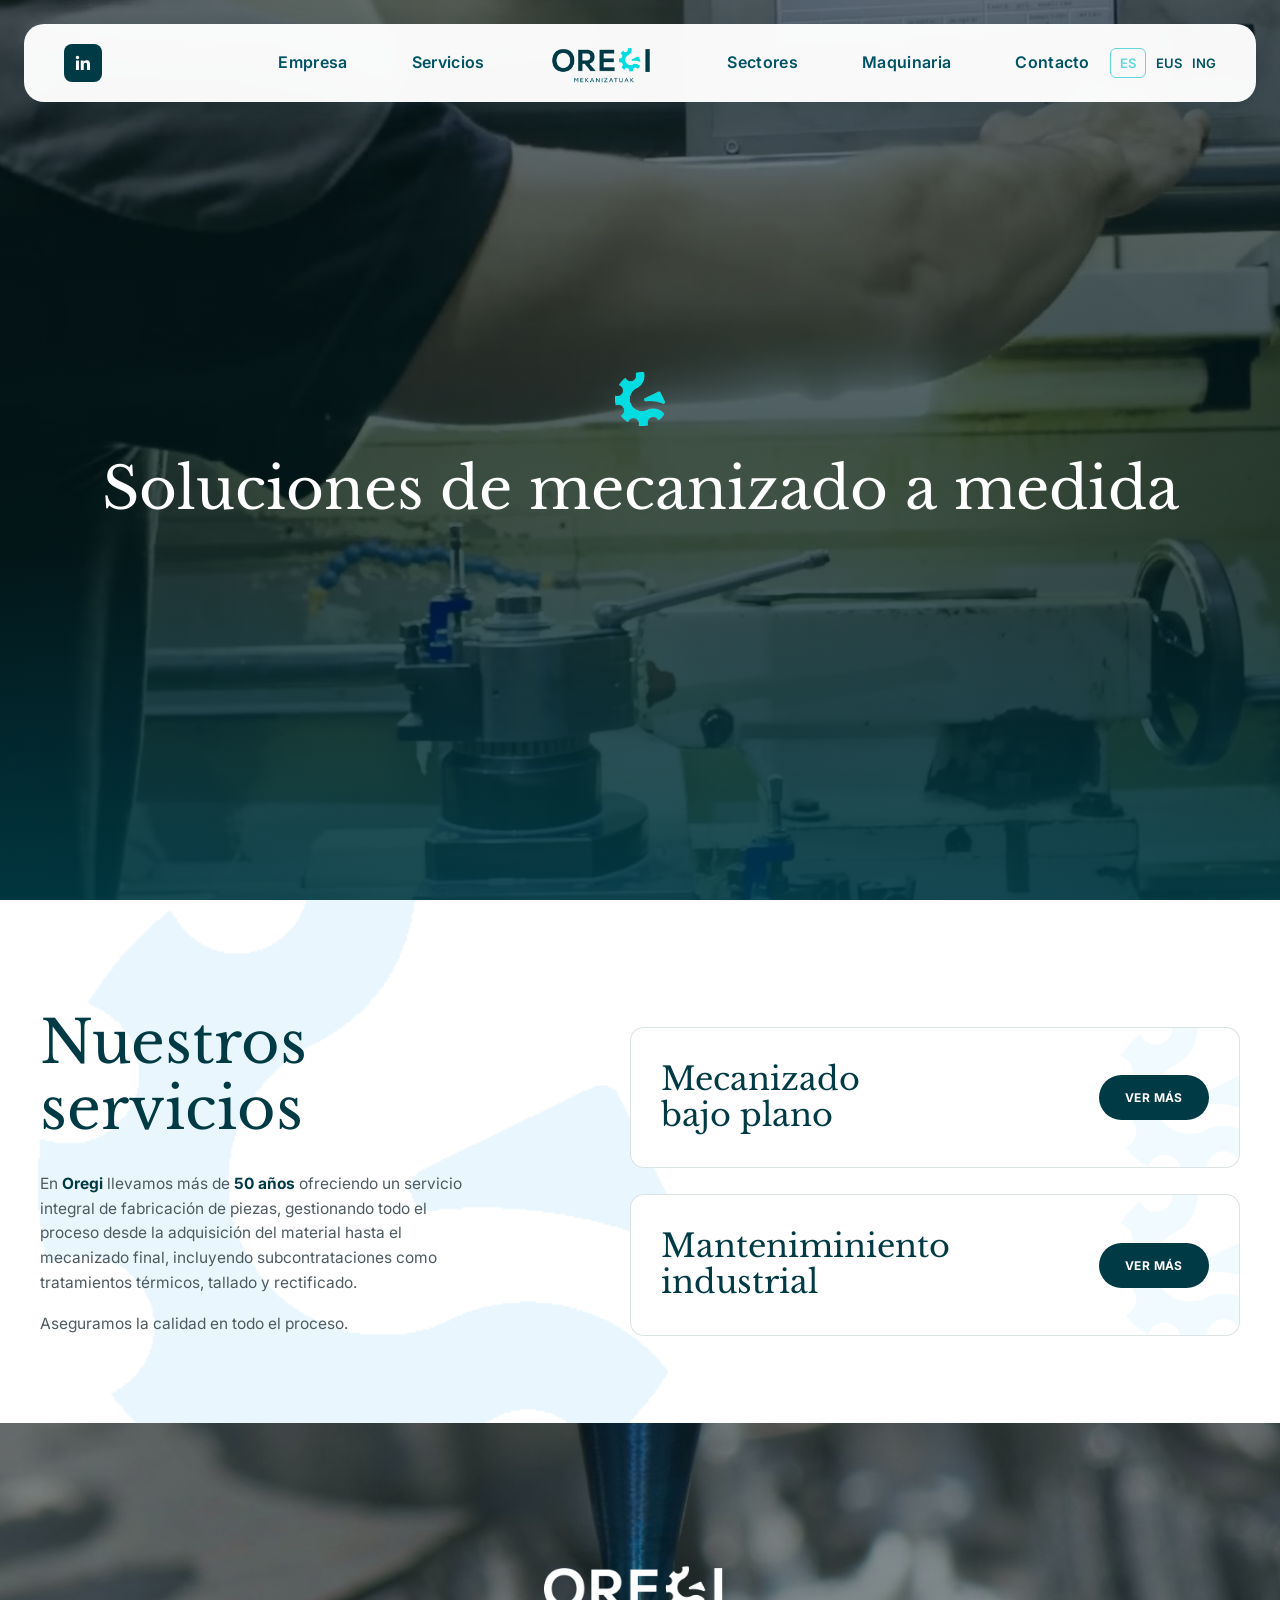
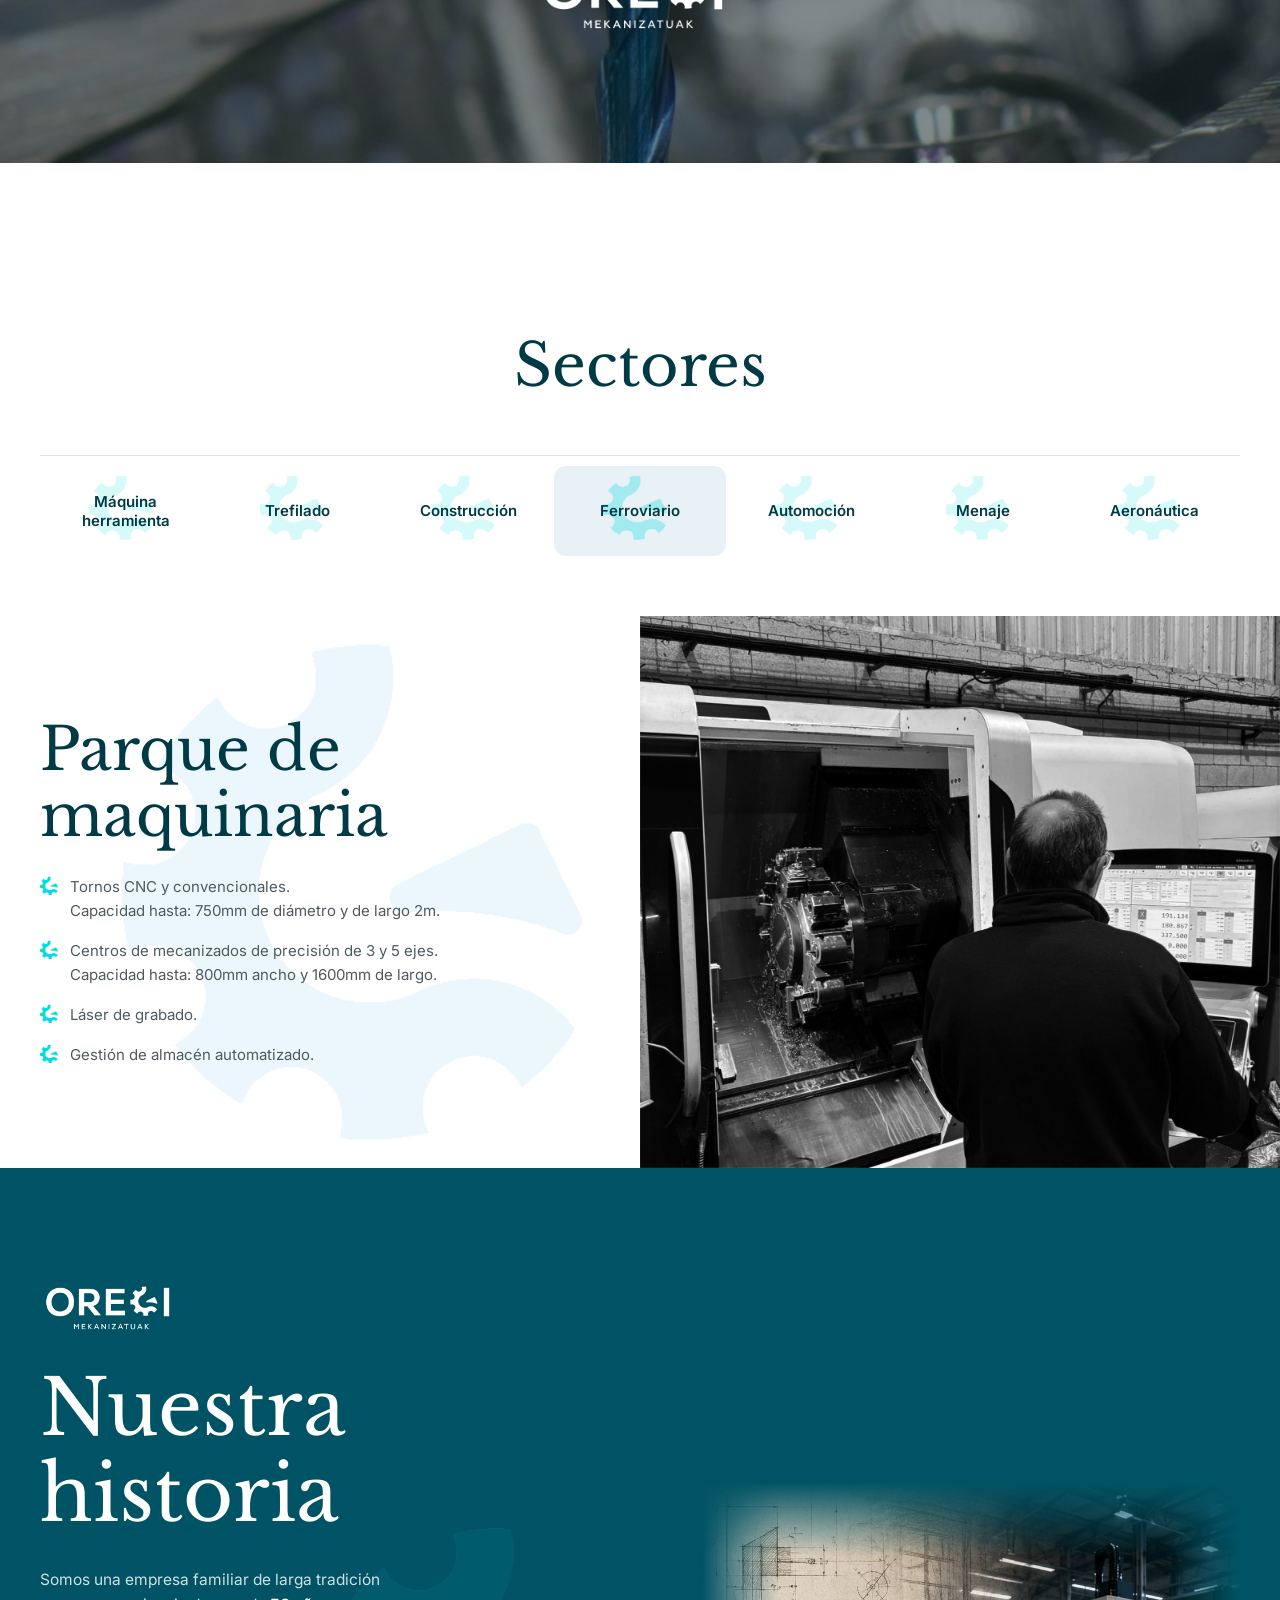
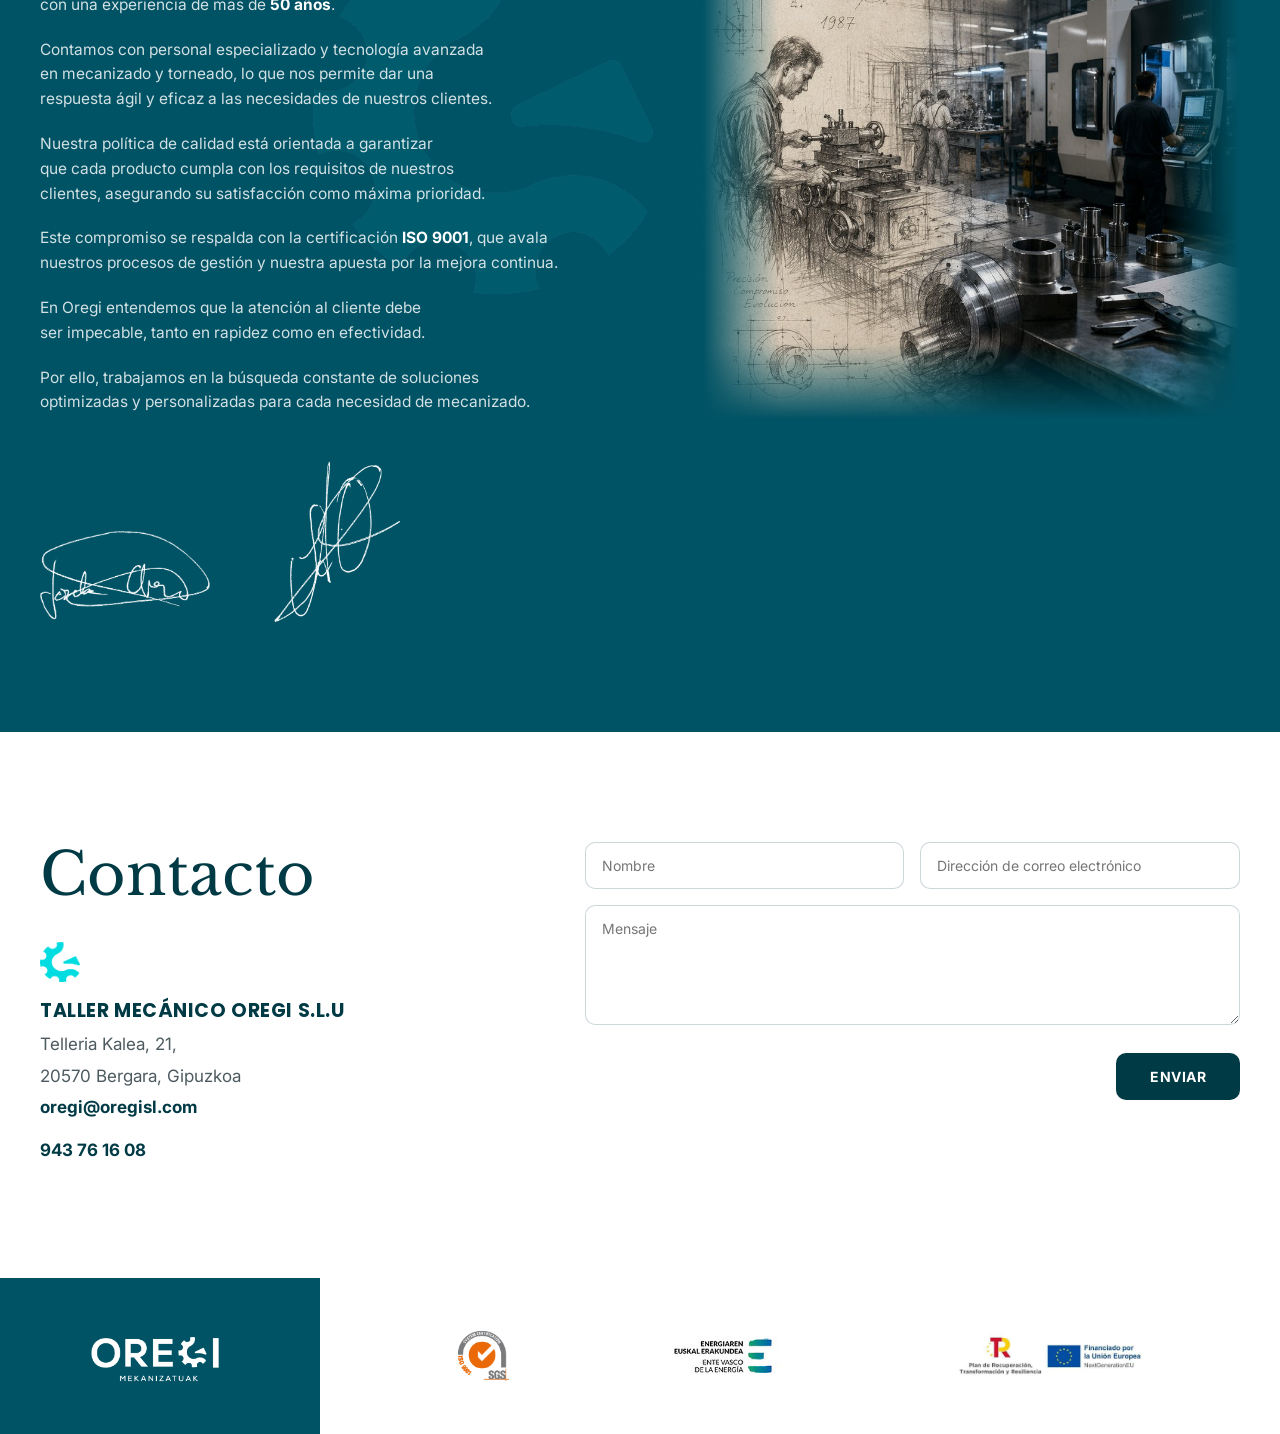
==== index.html @ 9bdeaaed "Add heritage collage image to Nuestra historia, left-align text column" ====
<!DOCTYPE html>
<html lang="es">
<head>
<meta charset="UTF-8" />
<meta name="viewport" content="width=device-width, initial-scale=1.0" />
<title>Oregi Mekanizatuak — Mecanizado de precisión bajo plano</title>
<meta name="description" content="Más de 50 años ofreciendo soluciones integrales de mecanizado bajo plano y mantenimiento industrial. Taller Mecánico Oregi S.L.U, Bergara, Gipuzkoa." />
<link rel="preconnect" href="https://fonts.googleapis.com" />
<link rel="preconnect" href="https://fonts.gstatic.com" crossorigin />
<link href="https://fonts.googleapis.com/css2?family=Poppins:wght@500;600;700&family=Inter:wght@400;500;600&family=Libre+Baskerville:ital@0;1&display=swap" rel="stylesheet" />
<link rel="stylesheet" href="css/style.css?v=99" />
</head>
<body>

<nav class="site-nav">
  <div class="container">
    <a class="nav-social" href="#" aria-label="LinkedIn" target="_blank" rel="noopener">
      <svg viewBox="0 0 24 24"><path d="M20.447 20.452h-3.554v-5.569c0-1.328-.027-3.037-1.852-3.037-1.853 0-2.136 1.445-2.136 2.939v5.667H9.351V9h3.414v1.561h.046c.477-.9 1.637-1.85 3.37-1.85 3.601 0 4.267 2.37 4.267 5.455v6.286zM5.337 7.433c-1.144 0-2.063-.926-2.063-2.065 0-1.138.92-2.063 2.063-2.063 1.14 0 2.064.925 2.064 2.063 0 1.139-.925 2.065-2.064 2.065zm1.782 13.019H3.555V9h3.564v11.452z"/></svg>
    </a>
    <div class="nav-side nav-side-left">
      <ul class="nav-links">
        <li><a href="index.html#empresa">Empresa</a></li>
        <li><a href="index.html#servicios">Servicios</a></li>
      </ul>
    </div>
    <a href="index.html" class="nav-logo"><img src="img/logo-oregi-color.png" alt="Oregi Mekanizatuak" /></a>
    <div class="nav-side nav-side-right">
      <ul class="nav-links">
        <li><a href="index.html#sectores">Sectores</a></li>
        <li><a href="index.html#maquinaria">Maquinaria</a></li>
        <li><a href="index.html#contacto">Contacto</a></li>
      </ul>
    </div>
    <div class="nav-lang">
      <span class="active">ES</span>
      <span>EUS</span>
      <span>ING</span>
    </div>
    <button class="nav-toggle" id="navToggle" aria-label="Abrir menú"><span></span><span></span><span></span></button>
  </div>
</nav>

<!-- HERO -->
<header class="hero">
  <video class="hero-bg" src="video/hero-loop.mp4" poster="img/hero-home.jpg" autoplay muted loop playsinline></video>
  <img class="hero-bg-static" src="img/hero-home-mobile.jpg" alt="" />
  <div class="hero-mobile-overlay"></div>
  <div class="container hero-content">
    <img class="hero-gear reveal" src="img/gear-icon.png" alt="" />
    <h1>Soluciones de mecanizado a medida</h1>
  </div>
</header>

<!-- SERVICIOS -->
<section class="section-light services-section" id="servicios">
  <div class="container services-layout">
    <img class="services-gear-bg" src="img/gear-icon.png" alt="" />
    <div class="services-intro reveal">
      <h2>Nuestros<br />servicios</h2>
      <p>En <strong>Oregi</strong> llevamos más de <strong>50 años</strong> ofreciendo un servicio integral de fabricación de piezas, gestionando todo el proceso desde la adquisición del material hasta el mecanizado final, incluyendo subcontrataciones como tratamientos térmicos, tallado y rectificado.</p>
      <p>Aseguramos la calidad en todo el proceso.</p>
    </div>
    <div class="services-cards reveal-group">
      <a class="service-card" href="servicios/mecanizado-bajo-plano.html">
        <img class="service-card-gear-bg" src="img/gear-icon.png" alt="" />
        <h3>Mecanizado<br />bajo plano</h3>
        <span class="more-btn">VER MÁS</span>
      </a>
      <a class="service-card" href="servicios/mantenimiento-industrial.html">
        <img class="service-card-gear-bg" src="img/gear-icon.png" alt="" />
        <h3>Manteniminiento<br />industrial</h3>
        <span class="more-btn">VER MÁS</span>
      </a>
    </div>
  </div>
  <div class="services-strip reveal">
    <img src="img/hero-drill-macro.jpg" alt="Detalle de mecanizado de precisión con herramienta de corte" />
    <div class="strip-logo"><img src="img/logo-oregi-white.png" alt="Oregi Mekanizatuak" /></div>
  </div>
</section>

<!-- SECTORES -->
<section class="section-light" id="sectores">
  <div class="container">
    <div class="section-head section-head-center reveal">
      <h2>Sectores</h2>
    </div>
    <div class="sectores-tabs reveal-group" id="sectorTabs">
      <button class="tab-btn" data-sector="maquina">
        <img class="gear-ico" src="img/gear-icon.png" alt="" />
        <span>Máquina herramienta</span>
      </button>
      <button class="tab-btn" data-sector="trefilado">
        <img class="gear-ico" src="img/gear-icon.png" alt="" />
        <span>Trefilado</span>
      </button>
      <button class="tab-btn" data-sector="construccion">
        <img class="gear-ico" src="img/gear-icon.png" alt="" />
        <span>Construcción</span>
      </button>
      <button class="tab-btn active" data-sector="ferroviario">
        <img class="gear-ico" src="img/gear-icon.png" alt="" />
        <span>Ferroviario</span>
      </button>
      <button class="tab-btn" data-sector="automocion">
        <img class="gear-ico" src="img/gear-icon.png" alt="" />
        <span>Automoción</span>
      </button>
      <button class="tab-btn" data-sector="menaje">
        <img class="gear-ico" src="img/gear-icon.png" alt="" />
        <span>Menaje</span>
      </button>
      <button class="tab-btn" data-sector="aeronautica">
        <img class="gear-ico" src="img/gear-icon.png" alt="" />
        <span>Aeronáutica</span>
      </button>
    </div>
  </div>

  <div class="maquinaria-grid" id="maquinaria">
    <div class="maquinaria-text reveal">
      <img class="maquinaria-gear-bg" src="img/gear-icon.png" alt="" />
      <h3>Parque de<br />maquinaria</h3>
      <ul class="reveal-group">
        <li><img class="gear-ico" src="img/gear-icon.png" alt="" />Tornos CNC y convencionales.<br />Capacidad hasta: 750mm de diámetro y de largo 2m.</li>
        <li><img class="gear-ico" src="img/gear-icon.png" alt="" />Centros de mecanizados de precisión de 3 y 5 ejes.<br />Capacidad hasta: 800mm ancho y 1600mm de largo.</li>
        <li><img class="gear-ico" src="img/gear-icon.png" alt="" />Láser de grabado.</li>
        <li><img class="gear-ico" src="img/gear-icon.png" alt="" />Gestión de almacén automatizado.</li>
      </ul>
    </div>
    <div class="photo-wrap reveal">
      <img src="img/parque-maquinaria-2.jpg" alt="Técnico de Oregi operando un torno CNC del parque de maquinaria" />
    </div>
  </div>
</section>

<!-- NUESTRA HISTORIA -->
<section class="section-dark historia" id="empresa">
  <div class="container historia-grid">
    <div class="historia-text-col">
    <img class="historia-logo reveal" src="img/logo-oregi-white.png" alt="Oregi Mekanizatuak" />
    <h2 class="reveal">Nuestra<br />historia</h2>
    <div class="historia-text">
      <img class="historia-gear-bg" src="img/gear-icon.png" alt="" />
      <div class="reveal-group">
      <p>Somos una empresa familiar de larga tradición con una experiencia de mas de <strong>50 años</strong>.</p>
      <p>Contamos con personal especializado y tecnología avanzada en mecanizado y torneado, lo que nos permite dar una respuesta ágil y eficaz a las necesidades de nuestros clientes.</p>
      <p>Nuestra política de calidad está orientada a garantizar que cada producto cumpla con los requisitos de nuestros clientes, asegurando su satisfacción como máxima prioridad.</p>
      <p>Este compromiso se respalda con la certificación <strong>ISO 9001</strong>, que avala nuestros procesos de gestión y nuestra apuesta por la mejora continua.</p>
      <p>En Oregi entendemos que la atención al cliente debe ser impecable, tanto en rapidez como en efectividad.</p>
      <p>Por ello, trabajamos en la búsqueda constante de soluciones optimizadas y personalizadas para cada necesidad de mecanizado.</p>
      </div>
      <div class="historia-signs reveal-group">
        <img class="historia-sign" src="img/firma-joseba.png" alt="Firma de Joseba" />
        <img class="historia-sign historia-sign-aitor" src="img/firma-aitor.png" alt="Firma de Aitor" />
      </div>
    </div>
    </div>
    <div class="historia-heritage reveal">
      <img src="img/historia-heritage.jpg" alt="Evolución de Oregi Mekanizatuak desde 1987" />
    </div>
  </div>
</section>

<!-- CONTACTO -->
<section class="section-light" id="contacto">
  <div class="container contact-grid">
    <div class="contact-info reveal">
      <h2 class="contact-title">Contacto</h2>
      <img class="contact-gear-ico" src="img/gear-icon.png" alt="" />
      <h3>TALLER MECÁNICO OREGI S.L.U</h3>
      <p>Telleria Kalea, 21,</p>
      <p>20570 Bergara, Gipuzkoa</p>
      <a class="contact-mail" href="mailto:oregi@oregisl.com">oregi@oregisl.com</a>
      <span class="contact-phone">943 76 16 08</span>
    </div>
    <div class="contact-form-wrap reveal">
      <form>
        <div class="form-row">
          <div class="form-field"><input type="text" placeholder="Nombre" /></div>
          <div class="form-field"><input type="email" placeholder="Dirección de correo electrónico" /></div>
        </div>
        <div class="form-field"><textarea placeholder="Mensaje"></textarea></div>
        <button type="submit" class="btn-submit">ENVIAR</button>
      </form>
    </div>
  </div>
</section>

<footer class="site-footer">
  <div class="footer-logo-block reveal">
    <img class="footer-logo" src="img/logo-oregi-white.png" alt="Oregi Mekanizatuak" />
  </div>
  <div class="footer-partners reveal-group">
    <img class="badge-round" src="img/iso-badge.png" alt="ISO 9001 SGS" />
    <img src="img/eu-recovery-logo.png" alt="Plan de Recuperación, Transformación y Resiliencia — Financiado por la Unión Europea" />
    <img src="img/ente-vasco-logo.jpg" alt="Ente Vasco de la Energía" />
  </div>
</footer>

<script src="js/script.js?v=8"></script>
</body>
</html>
---- css/style.css ----
/* ===================================================
   Oregi Mekanizatuak — estilos generales
=================================================== */

:root {
  --dark: #003a45;
  --teal: #005365;
  --teal-2: #004a5a;
  --light-bg: #e7f1f6;
  --cyan: #00dce0;
  --cyan-2: #63d7de;
  --white: #ffffff;
  --text-body: #4d5b60;
  --text-body-light: rgba(255, 255, 255, 0.82);
  --max: 1280px;
  --radius: 14px;
  --font-head: 'Poppins', sans-serif;
  --font-body: 'Inter', sans-serif;
  --font-head-serif: 'Libre Baskerville', serif;
}

* , *::before, *::after { box-sizing: border-box; margin: 0; padding: 0; }

html { scroll-behavior: smooth; }

body {
  font-family: var(--font-body);
  color: var(--text-body);
  background: var(--white);
  line-height: 1.6;
  -webkit-font-smoothing: antialiased;
  overflow-x: hidden;
}

img { max-width: 100%; display: block; }

a { text-decoration: none; color: inherit; }

ul { list-style: none; }

button { font-family: inherit; cursor: pointer; }

h1, h2, h3, h4 {
  font-family: var(--font-head);
  color: var(--dark);
  font-weight: 700;
  line-height: 1.12;
}

.container {
  max-width: var(--max);
  margin: 0 auto;
  padding: 0 40px;
}

.eyebrow {
  display: inline-block;
  font-size: 13px;
  font-weight: 600;
  letter-spacing: 0.14em;
  color: var(--cyan);
  margin-bottom: 14px;
}

/* ===================== NAV ===================== */

.site-nav {
  position: fixed;
  top: 24px; left: 24px; right: 24px;
  z-index: 500;
  max-width: calc(var(--max) + 40px);
  margin: 0 auto;
  background: rgba(255, 255, 255, 0.97);
  border-radius: 20px;
  backdrop-filter: blur(10px);
  -webkit-backdrop-filter: blur(10px);
  box-shadow: 0 10px 30px rgba(0, 40, 50, 0.14);
}

.site-nav .container {
  display: flex;
  align-items: center;
  justify-content: space-between;
  height: 78px;
}

.nav-side {
  display: flex;
  align-items: center;
  gap: 28px;
  flex: 1;
  min-width: 0;
}
.nav-side-left { justify-content: flex-end; }
.nav-side-right { justify-content: flex-start; }

.nav-social {
  width: 38px;
  height: 38px;
  border-radius: 8px;
  background: var(--dark);
  color: var(--white);
  display: flex;
  align-items: center;
  justify-content: center;
  flex-shrink: 0;
}
.nav-social svg { width: 20px; height: 20px; fill: var(--white); }

.nav-links {
  display: flex;
  align-items: center;
  gap: 64px;
}
.nav-links a {
  font-size: 16px;
  font-weight: 600;
  letter-spacing: 0.02em;
  color: var(--teal);
  white-space: nowrap;
  transition: color 0.2s ease;
}
.nav-links a:hover { color: var(--cyan); }
.nav-links a.active { color: var(--dark); }

.nav-logo {
  display: flex;
  align-items: center;
  justify-content: center;
  flex-shrink: 0;
  margin: 0 56px;
}
.nav-logo img { height: 46px; width: auto; }

.nav-lang {
  display: flex;
  align-items: center;
  gap: 10px;
  flex-shrink: 0;
}
.nav-lang span {
  font-size: 13px;
  font-weight: 600;
  color: var(--teal);
  cursor: pointer;
}
.nav-lang span.active {
  color: var(--cyan-2);
  border: 1.5px solid var(--cyan-2);
  border-radius: 6px;
  padding: 4px 9px;
}

.nav-toggle {
  display: none;
  width: 30px; height: 22px;
  flex-direction: column;
  justify-content: space-between;
  background: none;
  border: none;
  flex-shrink: 0;
}
.nav-toggle span { display: block; height: 2.5px; width: 100%; background: var(--dark); border-radius: 2px; }

/* ===================== HERO (home) ===================== */

.hero {
  position: relative;
  min-height: 100vh;
  display: flex;
  align-items: center;
  justify-content: center;
  padding: 120px 0;
  overflow: hidden;
  text-align: center;
}
.hero::before {
  content: "";
  position: absolute;
  inset: 0;
  background: linear-gradient(180deg, rgba(0,20,25,0.55) 0%, rgba(0,25,30,0.72) 60%, rgba(0,58,69,0.9) 100%);
  z-index: 1;
}
.hero-bg {
  position: absolute;
  inset: 0;
  width: 100%; height: 100%;
  object-fit: cover;
  z-index: 0;
}
.hero-bg-static {
  display: none;
  position: absolute;
  inset: 0;
  width: 100%; height: 100%;
  object-fit: cover;
  z-index: 0;
}
.hero-mobile-overlay { display: none; }
.hero-content {
  position: relative;
  z-index: 2;
  max-width: 980px;
  margin: 0 auto;
  display: flex;
  flex-direction: column;
  align-items: center;
}
.hero-gear {
  width: 50px;
  margin-bottom: 26px;
}
.hero h1 {
  color: var(--white);
  font-family: 'Libre Baskerville', serif;
  font-size: clamp(30px, 4.6vw, 58px);
  font-weight: 400;
  line-height: 1.3;
}
.hero h1 .hero-line { display: block; white-space: nowrap; }
.hero h1 .hero-word { display: inline-block; white-space: nowrap; }
.hero h1 .letter {
  display: inline-block;
  opacity: 0;
  transform: translateY(22px);
  animation: letterIn 0.6s ease forwards;
}
@keyframes letterIn {
  to { opacity: 1; transform: translateY(0); }
}

/* ===================== SERVICE HERO (light) ===================== */

.service-hero {
  position: relative;
  padding: 300px 0 60px;
  background: var(--white);
  overflow: hidden;
  min-height: 1050px;
}
.ingenieria-section { padding-top: 90px; }
.service-hero-blueprint {
  position: absolute;
  top: 180px;
  right: -260px;
  width: 720px;
  max-width: 42vw;
  z-index: 0;
  pointer-events: none;
  -webkit-mask-image:
    linear-gradient(to right, transparent 0%, #000 14%),
    linear-gradient(to top, transparent 0%, #000 14%);
  -webkit-mask-repeat: no-repeat, no-repeat;
  -webkit-mask-size: 100% 100%, 100% 100%;
  -webkit-mask-composite: source-in;
  mask-image:
    linear-gradient(to right, transparent 0%, #000 14%),
    linear-gradient(to top, transparent 0%, #000 14%);
  mask-repeat: no-repeat, no-repeat;
  mask-size: 100% 100%, 100% 100%;
  mask-composite: intersect;
}
.back-btn {
  display: inline-flex;
  align-items: center;
  gap: 8px;
  margin-bottom: 26px;
  border: 1.5px solid var(--dark);
  border-radius: 30px;
  padding: 9px 20px;
  font-size: 13px;
  font-weight: 600;
  color: var(--dark);
  transition: all 0.2s ease;
}
.back-btn:hover { background: var(--dark); color: var(--white); }
.service-hero-text .back-btn { display: flex; width: max-content; }

.service-hero-grid {
  display: grid;
  grid-template-columns: 1.1fr 0.9fr;
  gap: 40px;
  align-items: center;
  position: relative;
  z-index: 2;
}
.service-hero-grid.single-col { display: block; }
.service-hero-text {
  position: relative;
  z-index: 1;
  max-width: 620px;
}
.service-hero-grid.single-col .service-hero-text { max-width: 900px; }
.service-hero h1 {
  font-family: var(--font-head-serif);
  font-weight: 400;
  font-size: clamp(38px, 4.6vw, 64px);
}
.service-hero-text h1 {
  font-size: clamp(50px, 6vw, 90px);
}
.hero-sub-grid {
  margin-top: 130px;
}
.service-hero-lead {
  font-weight: 600;
  color: var(--dark);
  font-size: 17px;
  margin: 20px 0 6px;
}
.service-hero-lead.lead-lg { font-size: 26px; }
.service-hero-text .service-hero-lead {
  font-family: var(--font-head-serif);
  font-weight: 400;
  font-size: clamp(38px, 4.6vw, 64px);
  color: var(--dark);
  margin: 0 0 8px;
}
.service-hero-grid.top-align { align-items: stretch; }
.service-hero-art {
  position: relative;
  height: 100%;
}
.service-hero-art img {
  position: relative;
  z-index: 1;
  width: 100%;
  height: 100%;
  object-fit: cover;
  border-radius: var(--radius);
}
.service-hero-art img.service-hero-gear-watermark {
  position: absolute;
  top: -40px;
  right: 30px;
  width: 55%;
  height: auto;
  object-fit: contain;
  z-index: 2;
  pointer-events: none;
  mix-blend-mode: multiply;
}
.hero-video-block {
  background: var(--teal);
  border-radius: var(--radius);
  width: 100%;
  height: 320px;
  margin-top: 34px;
  object-fit: cover;
  display: block;
}
.section-divider {
  border-top: 1px solid #d5dee1;
}

/* Accordion (materials list) */
.accordion {
  margin-top: 18px;
  border-top: 1px solid rgba(0,58,69,0.15);
  display: grid;
  grid-template-columns: 1fr 1fr;
  column-gap: 40px;
}
.accordion-item { border-bottom: 1px solid rgba(0,58,69,0.15); }
.accordion-trigger {
  width: 100%;
  display: flex;
  align-items: center;
  justify-content: space-between;
  gap: 12px;
  background: none;
  border: none;
  padding: 16px 2px;
  text-align: left;
  font-size: 16px;
  font-weight: 600;
  color: var(--dark);
}
.accordion-trigger .gear-ico { flex-shrink: 0; width: 20px; height: 20px; }
.accordion-trigger .label { flex: 1; }
.accordion-trigger .plus {
  font-size: 20px;
  font-weight: 400;
  color: var(--teal);
  transition: transform 0.25s ease;
  line-height: 1;
}
.accordion-item.open .plus { transform: rotate(45deg); }
.accordion-panel {
  max-height: 0;
  overflow: hidden;
  transition: max-height 0.3s ease;
}
.accordion-item.open .accordion-panel { max-height: 300px; }
.accordion-panel-inner { padding: 0 2px 18px 38px; font-size: 15px; color: var(--text-body); }

/* ===================== SECTION GENERIC ===================== */

section { position: relative; }

.section-dark {
  background: var(--teal);
  color: var(--text-body-light);
  padding: 110px 0;
}
.section-dark h2 { color: var(--white); }
.section-light {
  background: var(--white);
  padding: 110px 0;
}
.section-tint {
  background: var(--light-bg);
  padding: 110px 0;
}

.section-head {
  display: flex;
  justify-content: space-between;
  align-items: flex-end;
  gap: 40px;
  margin-bottom: 56px;
}
.section-head h2 { font-size: clamp(30px, 3.6vw, 44px); }
.section-head p { max-width: 420px; font-size: 15px; }
.section-head-center {
  justify-content: center;
  text-align: center;
}
.section-head-center h2 {
  font-family: var(--font-head-serif);
  font-weight: 400;
  font-size: clamp(38px, 4.6vw, 64px);
}
.section-dark .section-head p { color: var(--text-body-light); }

/* Servicios */
.services-section { overflow: hidden; }

.services-layout {
  position: relative;
  display: grid;
  grid-template-columns: 1fr 1.15fr;
  gap: 60px;
  align-items: center;
}

.services-gear-bg {
  position: absolute;
  top: 50%; left: 28%;
  width: 640px;
  max-width: 60vw;
  transform: translate(-50%, -50%);
  opacity: 0.55;
  filter: brightness(0) invert(90%) sepia(12%) saturate(300%) hue-rotate(155deg);
  pointer-events: none;
  z-index: 0;
}

.services-intro {
  position: relative;
  z-index: 1;
}
.services-intro h2 {
  font-family: var(--font-head-serif);
  font-weight: 400;
  font-size: clamp(38px, 4.6vw, 64px);
  margin-bottom: 30px;
}
.services-intro p {
  font-size: 15.5px;
  max-width: 440px;
  margin-bottom: 16px;
}
.services-intro strong { color: var(--dark); }

.services-cards {
  position: relative;
  z-index: 1;
  display: flex;
  flex-direction: column;
  gap: 26px;
}
.service-card {
  position: relative;
  overflow: hidden;
  background: var(--white);
  border: 1.5px solid rgba(0, 58, 69, 0.14);
  border-radius: var(--radius);
  padding: 34px 30px;
  display: flex;
  align-items: center;
  justify-content: space-between;
  gap: 20px;
  transition: border-color 0.25s ease, box-shadow 0.25s ease;
}
.service-card:hover { border-color: var(--cyan-2); box-shadow: 0 12px 30px rgba(0, 58, 69, 0.08); }
.service-card-gear-bg {
  position: absolute;
  top: 50%; right: -20px;
  width: 150px;
  transform: translateY(-50%);
  opacity: 0.35;
  filter: brightness(0) invert(90%) sepia(12%) saturate(300%) hue-rotate(155deg);
  pointer-events: none;
  z-index: 0;
}
.service-card h3, .service-card .more-btn { position: relative; z-index: 1; }
.service-card h3 {
  font-family: var(--font-head-serif);
  font-weight: 400;
  color: var(--dark);
  font-size: clamp(24px, 2.6vw, 32px);
}
.service-card .more-btn {
  flex-shrink: 0;
  display: inline-block;
  background: var(--dark);
  border-radius: 30px;
  padding: 13px 26px;
  font-size: 12px;
  font-weight: 700;
  letter-spacing: 0.04em;
  color: var(--white);
  transition: background 0.2s ease;
}
.service-card .more-btn:hover { background: var(--teal); }

.services-strip {
  position: relative;
  z-index: 1;
  margin-top: 70px;
  width: 100%;
  height: 340px;
  overflow: hidden;
}
.services-strip img { width: 100%; height: 100%; object-fit: cover; }
.services-strip::after { content: ""; position: absolute; inset: 0; background: rgba(0,20,25,0.5); }
.services-strip .strip-logo {
  position: absolute;
  inset: 0;
  z-index: 1;
  display: flex;
  align-items: center;
  justify-content: center;
}
.services-strip .strip-logo img {
  height: 78px;
  width: auto;
  filter: drop-shadow(0 6px 24px rgba(0,0,0,0.35));
}

/* Scroll reveal */
:root { --ease-reveal: cubic-bezier(0.23, 1, 0.32, 1); }
.reveal {
  opacity: 0;
  transform: translateY(32px);
  transition: opacity 0.7s var(--ease-reveal), transform 0.7s var(--ease-reveal);
}
.reveal.in-view {
  opacity: 1;
  transform: translateY(0);
}
.reveal-group > * {
  opacity: 0;
  transform: translateY(24px);
  transition: opacity 0.6s var(--ease-reveal), transform 0.6s var(--ease-reveal);
}
.reveal-group.in-view > * { opacity: 1; transform: translateY(0); }
.reveal-group.in-view > *:nth-child(1) { transition-delay: 0ms; }
.reveal-group.in-view > *:nth-child(2) { transition-delay: 70ms; }
.reveal-group.in-view > *:nth-child(3) { transition-delay: 140ms; }
.reveal-group.in-view > *:nth-child(4) { transition-delay: 210ms; }
.reveal-group.in-view > *:nth-child(5) { transition-delay: 280ms; }
.reveal-group.in-view > *:nth-child(6) { transition-delay: 350ms; }
.reveal-group.in-view > *:nth-child(7) { transition-delay: 420ms; }
.reveal-group.in-view > *:nth-child(8) { transition-delay: 490ms; }
.reveal-group.in-view > *:nth-child(n+9) { transition-delay: 560ms; }
@media (prefers-reduced-motion: reduce) {
  .reveal, .reveal-group > * {
    transform: none !important;
    transition: opacity 0.4s ease !important;
  }
}

/* Sectores tabs */
.sectores-tabs {
  display: flex;
  flex-wrap: wrap;
  justify-content: space-between;
  border-top: 1px solid rgba(0,58,69,0.12);
  padding-top: 10px;
  margin-bottom: 60px;
}
.sectores-tabs button {
  position: relative;
  display: flex;
  align-items: center;
  justify-content: center;
  background: none;
  border: none;
  border-radius: 12px;
  padding: 26px 18px;
  font-size: 15px;
  font-weight: 600;
  color: var(--dark);
  flex: 1;
  text-align: center;
  overflow: hidden;
}
.sectores-tabs button.active { background: var(--light-bg); }
.sectores-tabs button .gear-ico {
  position: absolute;
  top: 50%; left: 50%;
  width: 64px;
  height: 64px;
  transform: translate(-58%, -55%);
  opacity: 0.16;
  z-index: 0;
}
.sectores-tabs button.active .gear-ico { opacity: 0.3; }
.sectores-tabs button span { position: relative; z-index: 1; }

#sectores { padding-bottom: 0; padding-top: 60px; }
.maquinaria-grid {
  display: grid;
  grid-template-columns: 1fr 1fr;
  align-items: stretch;
  min-height: 520px;
  margin-top: 60px;
}
.maquinaria-text {
  position: relative;
  display: flex;
  flex-direction: column;
  justify-content: center;
  padding: 60px max(40px, calc((100vw - var(--max)) / 2 + 40px)) 60px max(40px, calc((100vw - var(--max)) / 2 + 40px));
  padding-right: 50px;
}
.maquinaria-gear-bg {
  position: absolute;
  top: 50%; left: 55%;
  width: 460px;
  max-width: 60vw;
  transform: translate(-50%, -50%);
  opacity: 0.5;
  filter: brightness(0) invert(90%) sepia(12%) saturate(300%) hue-rotate(155deg);
  pointer-events: none;
  z-index: 0;
}
.maquinaria-text h3,
.maquinaria-text ul { position: relative; z-index: 1; }
.maquinaria-text h3 {
  font-family: var(--font-head-serif);
  font-weight: 400;
  font-size: clamp(38px, 4.6vw, 64px);
  margin-bottom: 26px;
}
.maquinaria-text ul { display: flex; flex-direction: column; gap: 16px; }
.maquinaria-text li {
  display: flex;
  gap: 12px;
  font-size: 15px;
  color: var(--text-body);
}
.maquinaria-text li .gear-ico { flex-shrink: 0; width: 18px; height: 18px; margin-top: 2px; }
.maquinaria-grid .photo-wrap { position: relative; height: 100%; }
.maquinaria-grid .photo-wrap img {
  width: 100%;
  height: 100%;
  object-fit: cover;
  display: block;
}

/* Historia */
.historia {
  position: relative;
}
.historia-grid {
  display: grid;
  grid-template-columns: 1.05fr 0.95fr;
  gap: 70px;
  align-items: center;
  position: relative;
  z-index: 1;
}
.historia-text-col { text-align: left; }
.historia-logo { height: 54px; margin: 0 0 34px; }
.historia h2 {
  color: var(--white);
  font-family: var(--font-head-serif);
  font-weight: 400;
  font-size: clamp(48px, 6vw, 84px);
  margin-bottom: 30px;
}
.historia-text {
  position: relative;
}
.historia-text p { position: relative; z-index: 1; margin-bottom: 20px; font-size: 15.5px; text-align: left; text-wrap: balance; }
.historia-text p strong { color: var(--white); }
.historia-gear-bg {
  position: absolute;
  top: -40px; right: -20px;
  width: 340px;
  opacity: 0.06;
  z-index: 0;
  pointer-events: none;
}
.historia-signs { position: relative; z-index: 1; display: flex; align-items: flex-end; justify-content: flex-start; gap: 60px; margin-top: 40px; flex-wrap: wrap; }
.historia-sign { width: 170px; height: auto; opacity: 0.9; }
.historia-sign-aitor { width: 130px; }

.historia-heritage {
  position: relative;
  aspect-ratio: 1 / 1;
}
.historia-heritage img {
  width: 100%;
  height: 100%;
  object-fit: cover;
  -webkit-mask-image:
    linear-gradient(to right, transparent 0%, #000 14%, #000 86%, transparent 100%),
    linear-gradient(to bottom, transparent 0%, #000 14%, #000 86%, transparent 100%);
  -webkit-mask-repeat: no-repeat, no-repeat;
  -webkit-mask-size: 100% 100%, 100% 100%;
  -webkit-mask-composite: source-in;
  mask-image:
    linear-gradient(to right, transparent 0%, #000 14%, #000 86%, transparent 100%),
    linear-gradient(to bottom, transparent 0%, #000 14%, #000 86%, transparent 100%);
  mask-repeat: no-repeat, no-repeat;
  mask-size: 100% 100%, 100% 100%;
  mask-composite: intersect;
}

/* Contacto */
.contact-grid {
  display: grid;
  grid-template-columns: 0.85fr 1.15fr;
  gap: 60px;
  align-items: start;
}
h2.contact-title {
  font-family: var(--font-head-serif);
  font-weight: 400;
  font-size: clamp(38px, 4.6vw, 64px);
  color: var(--dark);
  margin-bottom: 34px;
}
.contact-gear-ico { width: 40px; height: 40px; margin-bottom: 18px; }
.contact-info h3 {
  font-size: 19px;
  font-weight: 700;
  letter-spacing: 0.03em;
  color: var(--dark);
  margin-bottom: 10px;
}
.contact-info p,
.contact-info a.contact-mail,
.contact-info .contact-phone {
  font-family: var(--font-body);
  font-size: 17px;
  display: block;
  margin-bottom: 4px;
}
.contact-info .contact-phone { margin-top: 16px; }
.contact-info a.contact-mail,
.contact-info .contact-phone {
  font-weight: 700;
  color: var(--dark);
}

.contact-form-wrap { position: relative; }
.contact-form-wrap form { display: flex; flex-direction: column; }
.form-row { display: grid; grid-template-columns: 1fr 1fr; gap: 16px; margin-bottom: 16px; }
.form-field input,
.form-field textarea {
  width: 100%;
  border: 1.5px solid rgba(0,58,69,0.2);
  border-radius: 10px;
  padding: 14px 16px;
  font-family: inherit;
  font-size: 14px;
  color: var(--dark);
  background: var(--white);
}
.form-field textarea { min-height: 120px; resize: vertical; margin-bottom: 20px; }
.form-field input:focus, .form-field textarea:focus { outline: none; border-color: var(--cyan-2); }
.btn-submit {
  align-self: flex-end;
  background: var(--dark);
  color: var(--white);
  border: none;
  border-radius: 10px;
  padding: 15px 34px;
  font-size: 14px;
  font-weight: 700;
  letter-spacing: 0.03em;
  transition: background 0.2s ease;
}
.btn-submit:hover { background: var(--dark); }

/* Footer */
.site-footer {
  display: flex;
  align-items: stretch;
  flex-wrap: wrap;
}
.footer-logo-block {
  background: var(--teal);
  flex: 0 0 320px;
  display: flex;
  align-items: center;
  justify-content: center;
  padding: 50px 40px;
}
.footer-logo { height: 56px; }
.footer-partners {
  flex: 1;
  background: var(--white);
  display: flex;
  align-items: center;
  justify-content: space-evenly;
  flex-wrap: wrap;
  gap: 40px;
  padding: 40px;
  min-width: 280px;
}
.footer-partners img { max-height: 50px; }
.footer-partners img.badge-round { height: 76px; }

/* Client logos strip (infinite marquee) */
.clients-marquee {
  overflow: hidden;
  padding: 20px 0 10px;
  -webkit-mask-image: linear-gradient(to right, transparent, #000 8%, #000 92%, transparent);
  mask-image: linear-gradient(to right, transparent, #000 8%, #000 92%, transparent);
}
.clients-track {
  display: flex;
  align-items: center;
  gap: 70px;
  width: max-content;
  animation: clients-scroll 28s linear infinite;
}
.clients-marquee:hover .clients-track { animation-play-state: paused; }
.clients-track img {
  height: 46px;
  width: auto;
  flex-shrink: 0;
}
@keyframes clients-scroll {
  from { transform: translateX(0); }
  to { transform: translateX(-50%); }
}

/* Photo pair (mantenimiento) */
.photo-pair {
  display: grid;
  grid-template-columns: 1.2fr 1fr;
  gap: 24px;
  margin-top: 60px;
}
.photo-pair img { border-radius: var(--radius); width: 100%; height: 320px; object-fit: cover; }
.photo-pair img.grayscale { filter: grayscale(1); }

/* Treatments list */
.treatments-grid {
  display: grid;
  grid-template-columns: 1fr 1fr;
  gap: 50px;
  align-items: start;
}
.treatments-grid h3 { position: relative; z-index: 2; font-family: var(--font-head-serif); font-weight: 400; font-size: clamp(38px, 4.6vw, 64px); grid-column: 1 / -1; margin-bottom: 30px; }
.treatments-divider { position: relative; z-index: 2; border-top: 1px solid #d5dee1; margin-bottom: 34px; }
.subcontrata-section { position: relative; overflow: hidden; padding-bottom: 320px; }
.subcontrata-plano {
  position: absolute;
  right: -60px;
  bottom: -40px;
  width: 1150px;
  max-width: 92vw;
  z-index: 1;
  pointer-events: none;
}
.treatments-grid { position: relative; z-index: 2; }
.subcontrata-art {
  position: relative;
  height: 460px;
  margin-top: 10px;
}
.subcontrata-art-bg,
.subcontrata-art-fg {
  position: absolute;
  top: 0;
  right: 0;
  width: 460px;
  max-width: 100%;
  pointer-events: none;
}
.subcontrata-art-bg { opacity: 0.45; right: 130px; }
.subcontrata-art-fg { top: 2px; right: 4px; z-index: 1; }
.treatment-col { display: flex; flex-direction: column; gap: 18px; }
.treatment-block .t-title { display: flex; align-items: center; gap: 10px; font-weight: 700; color: var(--dark); font-size: 15px; margin-bottom: 6px; }
.treatment-block .t-title .gear-ico { width: 18px; height: 18px; flex-shrink: 0; }
.treatment-block ul { padding-left: 30px; }
.treatment-block li { font-size: 14.5px; color: var(--text-body); margin-bottom: 3px; }

/* Ingenieria */
.ingenieria-grid {
  display: grid;
  grid-template-columns: 0.62fr 1fr;
  grid-template-areas: "media title" "media body";
  grid-template-rows: auto 1fr;
  column-gap: 60px;
  row-gap: 20px;
  align-items: stretch;
  min-height: 560px;
}
.ingenieria-title { grid-area: title; align-self: start; margin: 10px 0 0; font-family: var(--font-head-serif); font-weight: 400; font-size: clamp(38px, 4.6vw, 64px); }
.ingenieria-media { grid-area: media; position: relative; height: 100%; overflow: hidden; }
.ingenieria-grid .eng-photo {
  width: 100%;
  height: 100%;
  object-fit: cover;
  border-radius: var(--radius);
  filter: brightness(0.55);
}
.ingenieria-text { grid-area: body; display: flex; flex-direction: column; justify-content: flex-start; gap: 30px; }
.ingenieria-divider { border-top: 1px solid #d5dee1; }
.ingenieria-body { display: flex; align-items: flex-start; gap: 40px; }
.ingenieria-paragraphs { flex: 1; display: flex; flex-direction: column; gap: 18px; }
.nx-logo-overlay {
  position: absolute;
  left: 24px;
  bottom: 24px;
  width: 150px;
  background: rgba(255, 255, 255, 0.94);
  border-radius: 12px;
  padding: 12px 16px;
  box-shadow: 0 8px 24px rgba(0, 40, 50, 0.18);
  z-index: 1;
}

/* Mecanizado de precision */
.precision-section {
  position: relative;
  overflow: hidden;
}
.precision-section h3 {
  font-family: var(--font-head-serif);
  font-weight: 400;
  font-size: clamp(38px, 4.6vw, 64px);
  color: var(--dark);
  margin-bottom: 30px;
}
.precision-divider { border-top: 1px solid #d5dee1; margin-bottom: 34px; }
.precision-section p {
  max-width: 640px;
  color: var(--text-body);
}
.precision-section .container { position: relative; z-index: 1; }
.precision-rings {
  position: absolute;
  top: 50%;
  right: 60px;
  width: 300px;
  max-width: 28vw;
  z-index: 0;
  pointer-events: none;
}
.precision-rings.reveal.in-view { transform: translateY(-50%); }
.precision-rings.reveal { transform-origin: center center; }

/* Verificacion */
.verificacion {
  position: relative;
  overflow: hidden;
  padding: 110px 0 70px;
}
.verificacion-seal {
  display: block;
  width: 130px;
  max-width: 34vw;
  margin: 30px auto 0;
  opacity: 0.35;
  pointer-events: none;
}
.verificacion .container { position: relative; z-index: 1; text-align: center; }
.verificacion h3 {
  font-family: var(--font-head-serif);
  font-weight: 400;
  font-size: clamp(42px, 5.6vw, 80px);
  line-height: 1.15;
  max-width: 640px;
  margin: 0 auto;
}
.verificacion-divider {
  position: relative;
  z-index: 1;
  border-top: 1px solid #d5dee1;
  margin-top: 60px;
}

/* Gear icon inline */
.gear-ico { color: var(--cyan-2); }

/* CTA link back to services from service pages footer */
.cta-back {
  text-align: center;
  padding: 70px 0;
}
.cta-back a {
  display: inline-flex;
  align-items: center;
  gap: 10px;
  border: 1.5px solid var(--dark);
  border-radius: 30px;
  padding: 14px 30px;
  font-weight: 700;
  font-size: 14px;
}
.cta-back a:hover { background: var(--dark); color: var(--white); }

/* ===================== RESPONSIVE ===================== */

@media (max-width: 980px) {
  .services-layout,
  .maquinaria-grid,
  .contact-grid,
  .historia-grid,
  .ingenieria-grid,
  .treatments-grid,
  .photo-pair,
  .service-hero-grid { grid-template-columns: 1fr; }
  .historia-heritage { max-width: 480px; margin: 40px auto 0; }
  .accordion { grid-template-columns: 1fr; }
  .service-hero { padding: 110px 0 50px; min-height: 0; }
  .service-hero-art { order: -1; max-width: 420px; height: 340px; margin: 0 auto 20px; }
  .services-gear-bg { top: 190px; left: 50%; width: 300px; max-width: 70vw; opacity: 0.4; }
  .service-hero-blueprint { display: none; }
  .precision-rings { width: 220px; max-width: 34vw; right: 30px; }
  .footer-partners { justify-content: center; }
  .ingenieria-grid { grid-template-areas: "media" "title" "body"; row-gap: 10px; }
  .ingenieria-title { margin-top: 28px; }
  .ingenieria-media { height: 520px; }
  .ingenieria-body { flex-direction: column; }
  .subcontrata-art { height: 400px; }
  .subcontrata-art-bg, .subcontrata-art-fg { width: 400px; }
  .subcontrata-art-bg { right: 30px; }
  .treatments-grid h3 { margin-bottom: 16px; }
  .treatments-divider { margin-bottom: 18px; }
  .subcontrata-plano { width: 700px; max-width: none; bottom: 60px; right: -250px; }
  .subcontrata-plano.reveal.in-view { transform: rotate(90deg); }
  .subcontrata-plano.reveal { transform-origin: center center; }
}

@media (max-width: 760px) {
  .container { padding: 0 22px; }
  .hero-sub-grid { margin-top: 60px; }
  .accordion { margin-top: 14px; }
  .service-hero-text .service-hero-lead { font-size: clamp(26px, 7vw, 34px); }
  .hero-bg { display: none; }
  .hero-bg-static { display: block; }
  .hero::before { display: none; }
  .hero-mobile-overlay {
    display: block;
    position: absolute;
    inset: 0;
    z-index: 1;
    background: var(--teal);
    mix-blend-mode: multiply;
  }
  .nav-side, .nav-lang { display: none; }
  .nav-toggle { display: flex; }
  .site-nav .container { height: 70px; position: relative; }
  .nav-logo { position: absolute; left: 50%; top: 50%; transform: translate(-50%, -50%); margin: 0; }
  .nav-social { display: flex; order: 1; }
  .nav-toggle { order: 2; }
  .site-nav {
    transition:
      top 420ms var(--ease-reveal),
      left 420ms var(--ease-reveal),
      right 420ms var(--ease-reveal),
      bottom 420ms var(--ease-reveal),
      border-radius 420ms var(--ease-reveal),
      background 420ms var(--ease-reveal);
  }
  .hero { padding-bottom: 70px; }
  .hero h1 { font-size: clamp(26px, 7.5vw, 40px); }
  .hero h1 .hero-line { white-space: normal; }
  .section-dark, .section-light, .section-tint { padding: 70px 0; }
  .ingenieria-section { padding-top: 8px; }
  .section-head { flex-direction: column; align-items: flex-start; }
  .form-row { grid-template-columns: 1fr; }
  .sectores-tabs { display: grid; grid-template-columns: 1fr 1fr; gap: 12px; }
  .sectores-tabs button { min-width: 0; padding: 22px 14px; font-size: 14px; }
  .services-cards { gap: 20px; }
  .service-card { flex-direction: column; align-items: flex-start; gap: 20px; padding: 28px 24px; }
  .service-card .more-btn { align-self: flex-start; }
  .footer-logo-block { flex: 1 1 100%; }
  .footer-partners { justify-content: center; }
  .verificacion h3 { max-width: 100%; text-align: center; }
  .verificacion .container { display: flex; flex-direction: column; align-items: center; }
  .precision-rings {
    position: static;
    display: block;
    width: 180px;
    max-width: 55vw;
    margin: 0 auto 24px;
  }
  .precision-rings.reveal.in-view { transform: translateY(0); }
  .reveal { transform: translateY(56px); transition-duration: 0.85s; }
  .reveal-group > * { transform: translateY(42px); transition-duration: 0.75s; }
}

/* Mobile nav panel — smooth full-screen takeover */
.nav-toggle span {
  transition: transform 300ms var(--ease-reveal), opacity 200ms ease;
  transform-origin: center;
}
.site-nav.mobile-open .nav-toggle span:nth-child(1) { transform: translateY(9.5px) rotate(45deg); }
.site-nav.mobile-open .nav-toggle span:nth-child(2) { opacity: 0; }
.site-nav.mobile-open .nav-toggle span:nth-child(3) { transform: translateY(-9.5px) rotate(-45deg); }

.site-nav.mobile-open {
  top: 0; left: 0; right: 0; bottom: 0;
  max-width: none;
  border-radius: 0;
  background: var(--white);
  box-shadow: none;
  overflow-y: auto;
}
.site-nav.mobile-open .container {
  flex-direction: column;
  flex-wrap: nowrap;
  justify-content: center;
  align-items: flex-start;
  text-align: left;
  height: auto;
  min-height: 100%;
  padding-top: 34px;
  padding-bottom: 40px;
}
.site-nav.mobile-open .nav-logo {
  position: fixed;
  top: 30px;
  left: 36px;
  margin: 0;
  transform: none;
}
.site-nav.mobile-open .nav-toggle {
  position: fixed;
  top: 30px;
  right: 36px;
}
.site-nav.mobile-open .nav-social {
  display: flex;
  position: fixed;
  right: 36px;
  bottom: 28px;
}
.site-nav.mobile-open .nav-lang {
  display: flex;
  position: fixed;
  top: 34px;
  right: 84px;
}
.site-nav.mobile-open .nav-side {
  display: flex;
  flex-direction: column;
  align-items: flex-start;
  text-align: left;
  gap: 20px;
  padding: 0;
  opacity: 0;
  transform: translateY(14px);
  transition: opacity 420ms var(--ease-reveal) 120ms, transform 420ms var(--ease-reveal) 120ms;
}
.site-nav.mobile-open .nav-side-left { margin-top: 0; }
.site-nav.mobile-open .nav-side-right { margin-top: 24px; }
.site-nav.mobile-open.nav-panel-visible .nav-side { opacity: 1; transform: translateY(0); }
.site-nav.mobile-open .nav-links { flex-direction: column; align-items: flex-start; gap: 20px; }
.site-nav.mobile-open .nav-links a { font-size: 26px; font-family: var(--font-head-serif); }
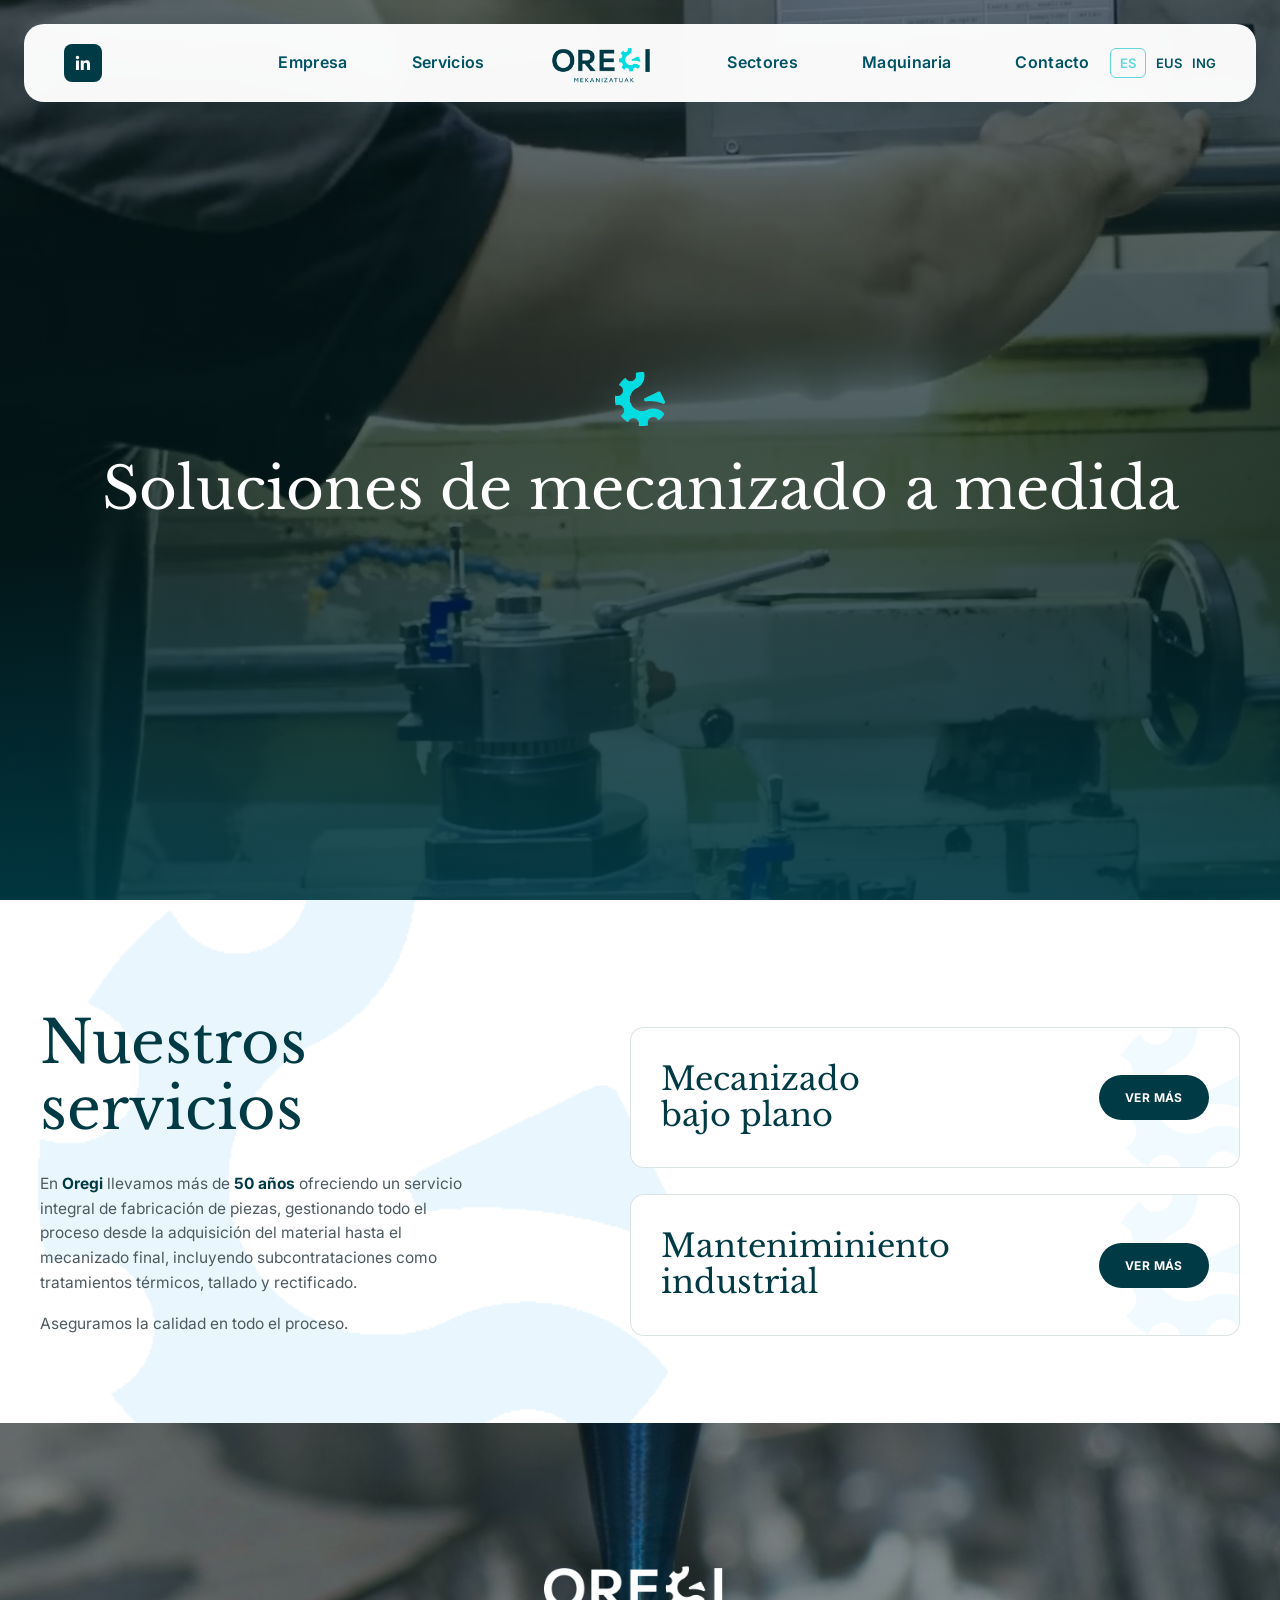
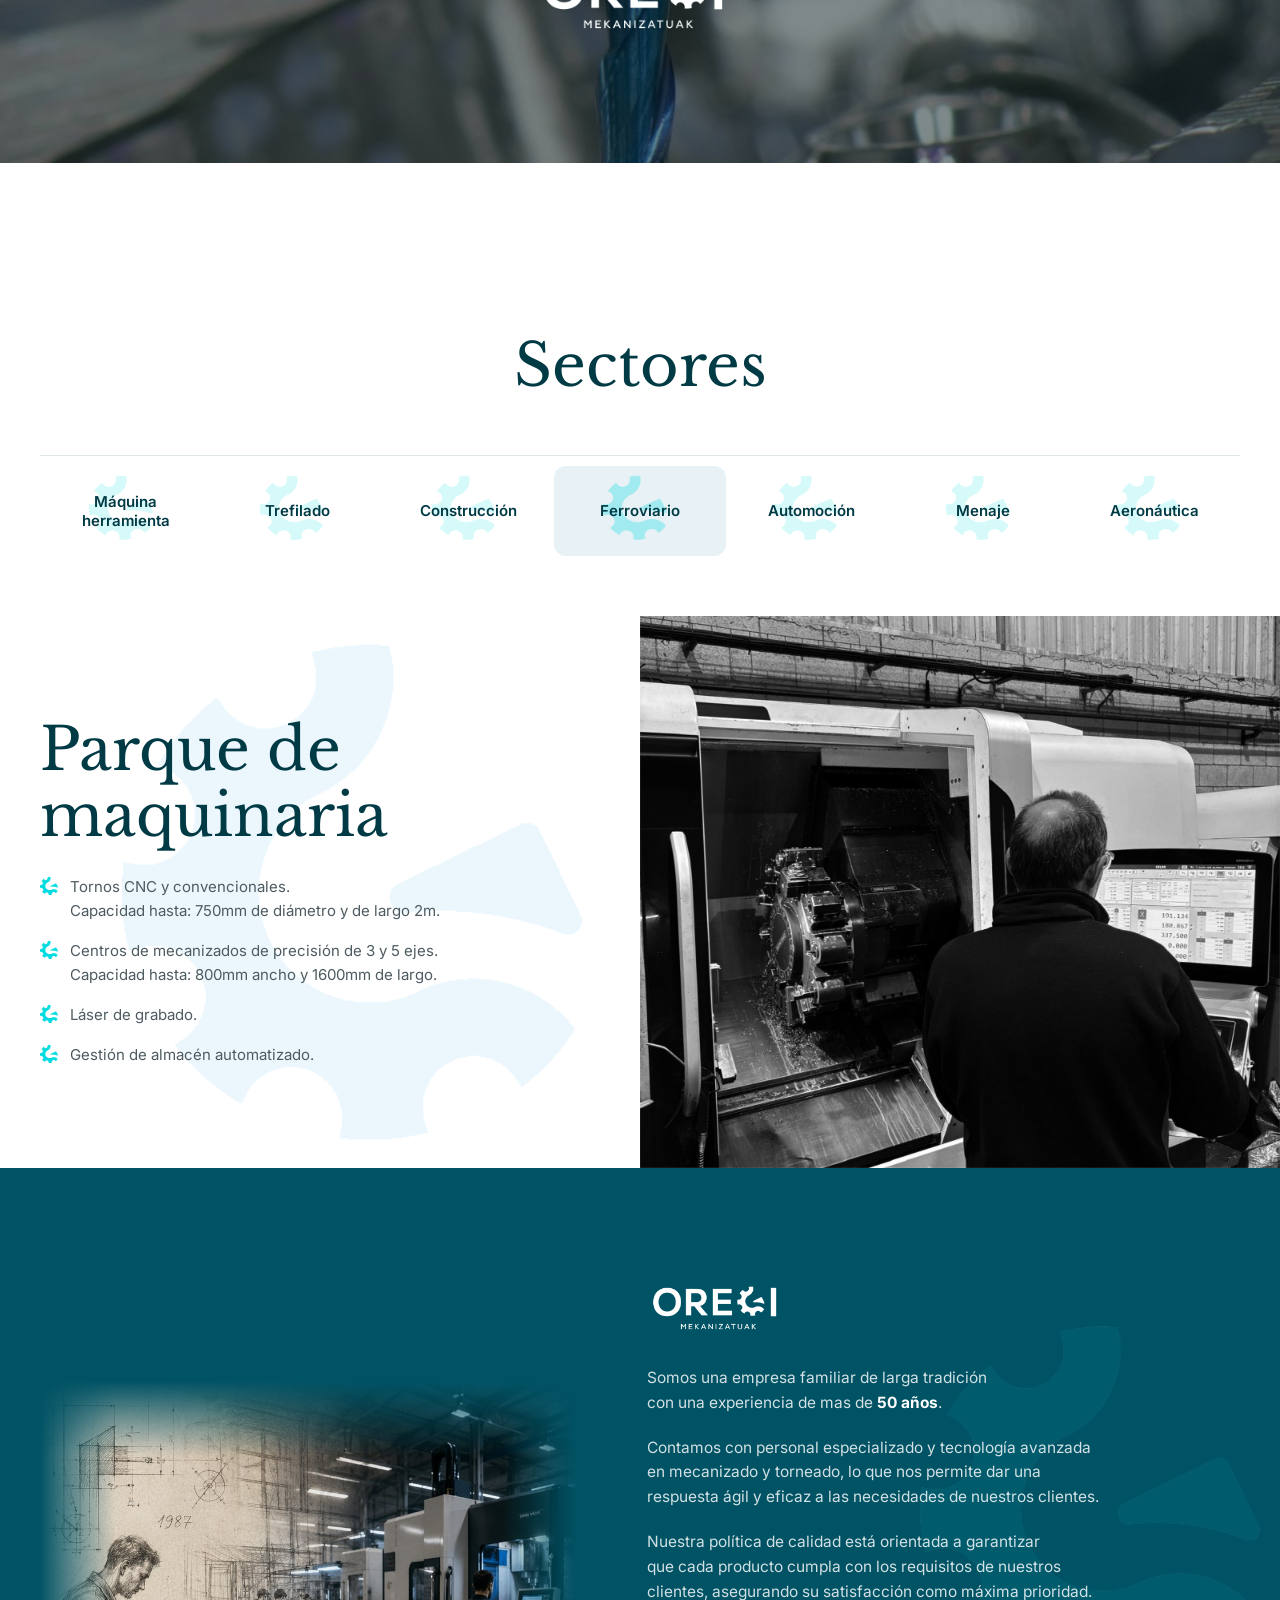
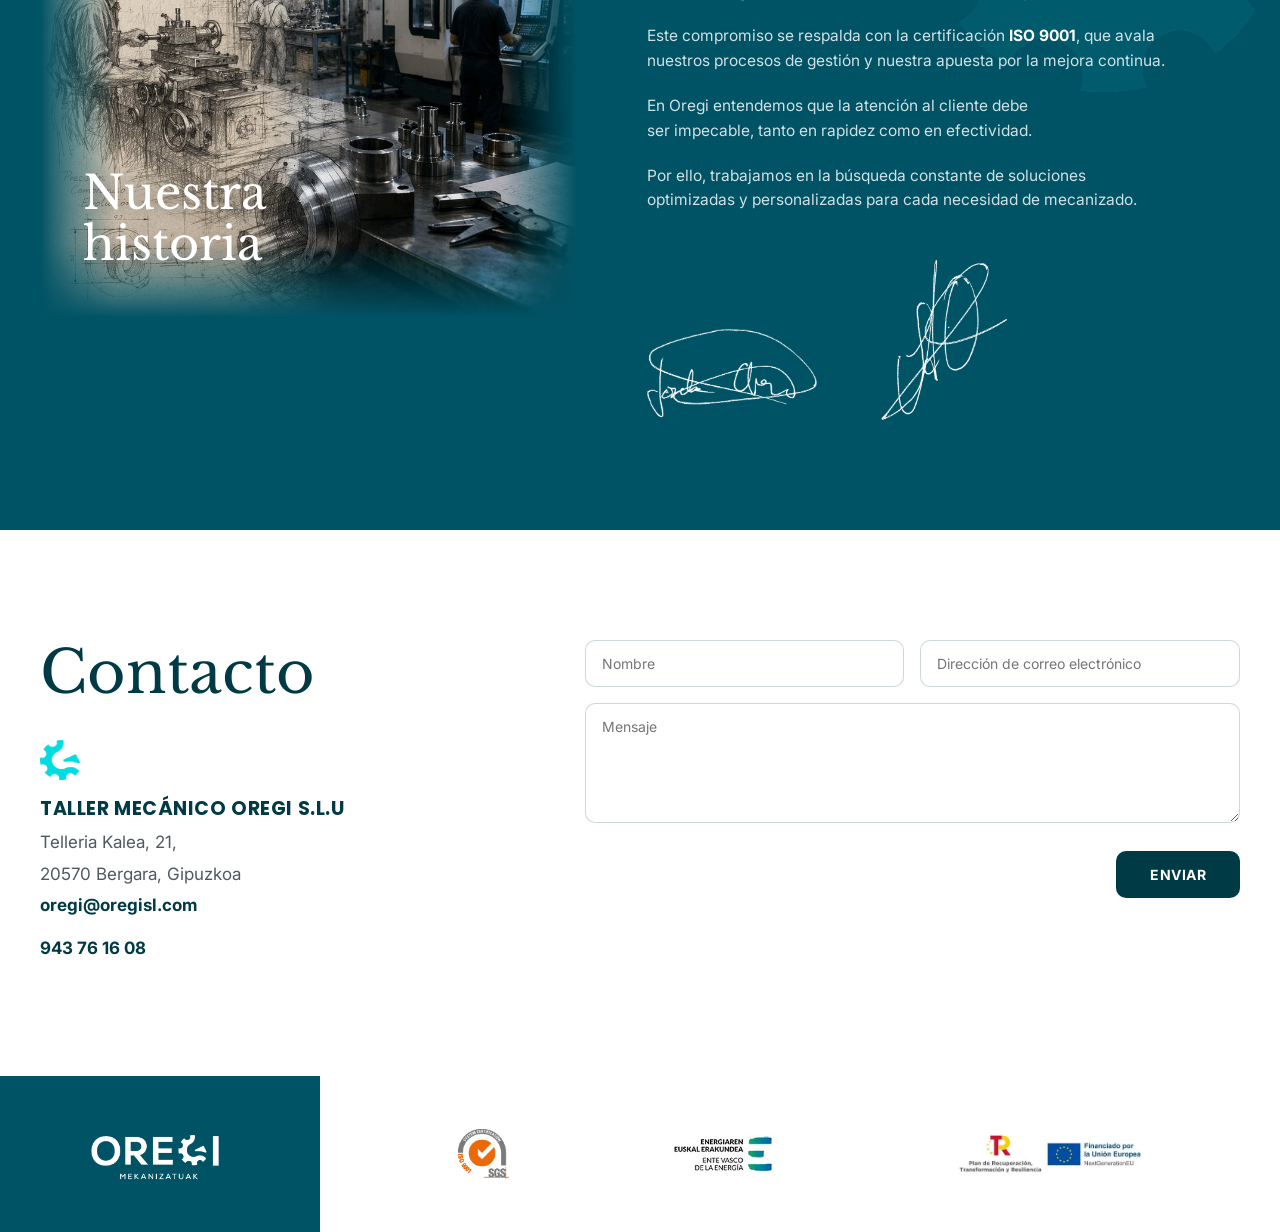
==== commit 89afbba2: "Try alt Nuestra historia layout: photo left with title overlay, text/signatures right" ====
--- a/index.html
+++ b/index.html
@@ -8,7 +8,7 @@
 <link rel="preconnect" href="https://fonts.googleapis.com" />
 <link rel="preconnect" href="https://fonts.gstatic.com" crossorigin />
 <link href="https://fonts.googleapis.com/css2?family=Poppins:wght@500;600;700&family=Inter:wght@400;500;600&family=Libre+Baskerville:ital@0;1&display=swap" rel="stylesheet" />
-<link rel="stylesheet" href="css/style.css?v=99" />
+<link rel="stylesheet" href="css/style.css?v=100" />
 </head>
 <body>
 
@@ -136,10 +136,13 @@
 
 <!-- NUESTRA HISTORIA -->
 <section class="section-dark historia" id="empresa">
-  <div class="container historia-grid">
+  <div class="container historia-grid historia-grid-alt">
+    <div class="historia-heritage reveal">
+      <img src="img/historia-heritage.jpg" alt="Evolución de Oregi Mekanizatuak desde 1987" />
+      <h2 class="historia-heritage-title">Nuestra<br />historia</h2>
+    </div>
     <div class="historia-text-col">
     <img class="historia-logo reveal" src="img/logo-oregi-white.png" alt="Oregi Mekanizatuak" />
-    <h2 class="reveal">Nuestra<br />historia</h2>
     <div class="historia-text">
       <img class="historia-gear-bg" src="img/gear-icon.png" alt="" />
       <div class="reveal-group">
@@ -156,9 +159,6 @@
       </div>
     </div>
     </div>
-    <div class="historia-heritage reveal">
-      <img src="img/historia-heritage.jpg" alt="Evolución de Oregi Mekanizatuak desde 1987" />
-    </div>
   </div>
 </section>
 
--- a/css/style.css
+++ b/css/style.css
@@ -709,9 +709,24 @@
 .historia-sign { width: 170px; height: auto; opacity: 0.9; }
 .historia-sign-aitor { width: 130px; }
 
+.historia-grid-alt { grid-template-columns: 0.95fr 1.05fr; }
 .historia-heritage {
   position: relative;
   aspect-ratio: 1 / 1;
+}
+.historia-heritage h2 {
+  position: absolute;
+  left: 8%;
+  bottom: 9%;
+  z-index: 1;
+  margin: 0;
+  color: var(--white);
+  font-family: var(--font-head-serif);
+  font-weight: 400;
+  font-size: clamp(34px, 3.6vw, 54px);
+  line-height: 1.1;
+  text-shadow: 0 4px 26px rgba(0, 0, 0, 0.55);
+  pointer-events: none;
 }
 .historia-heritage img {
   width: 100%;
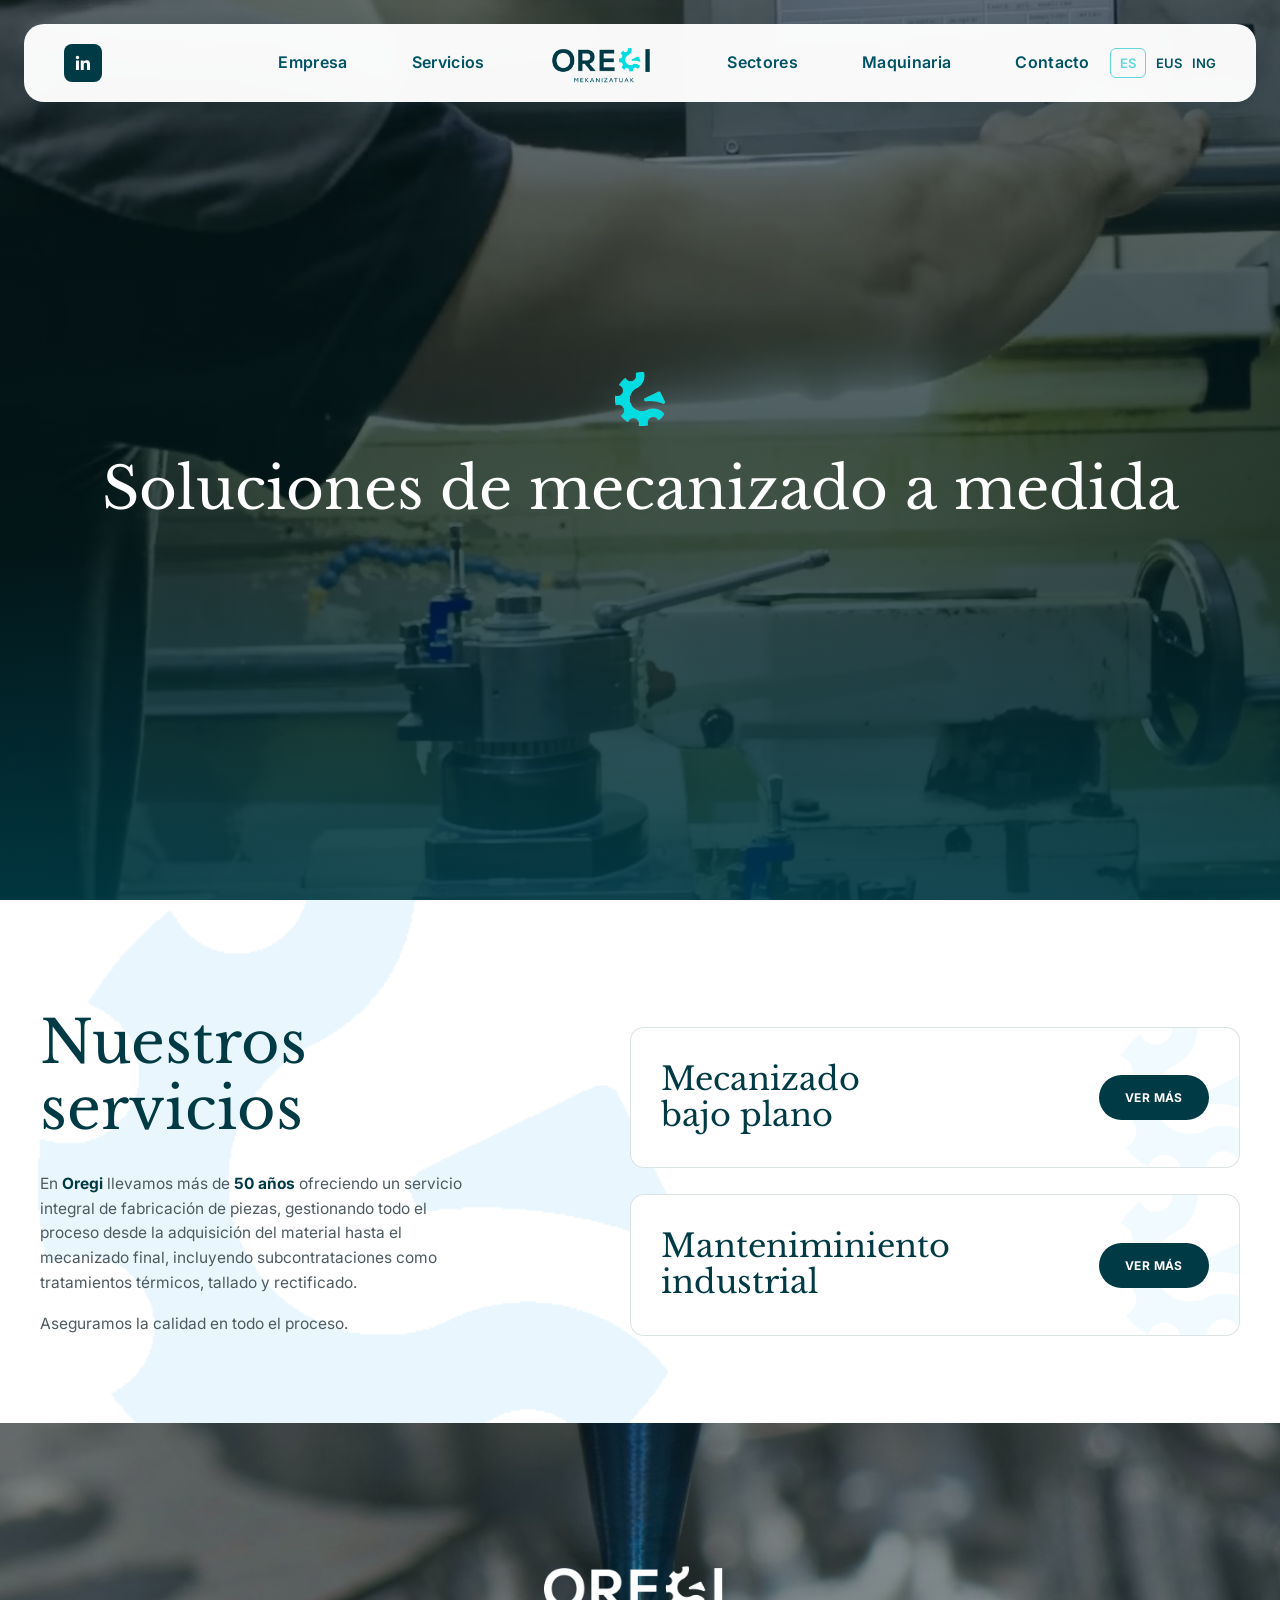
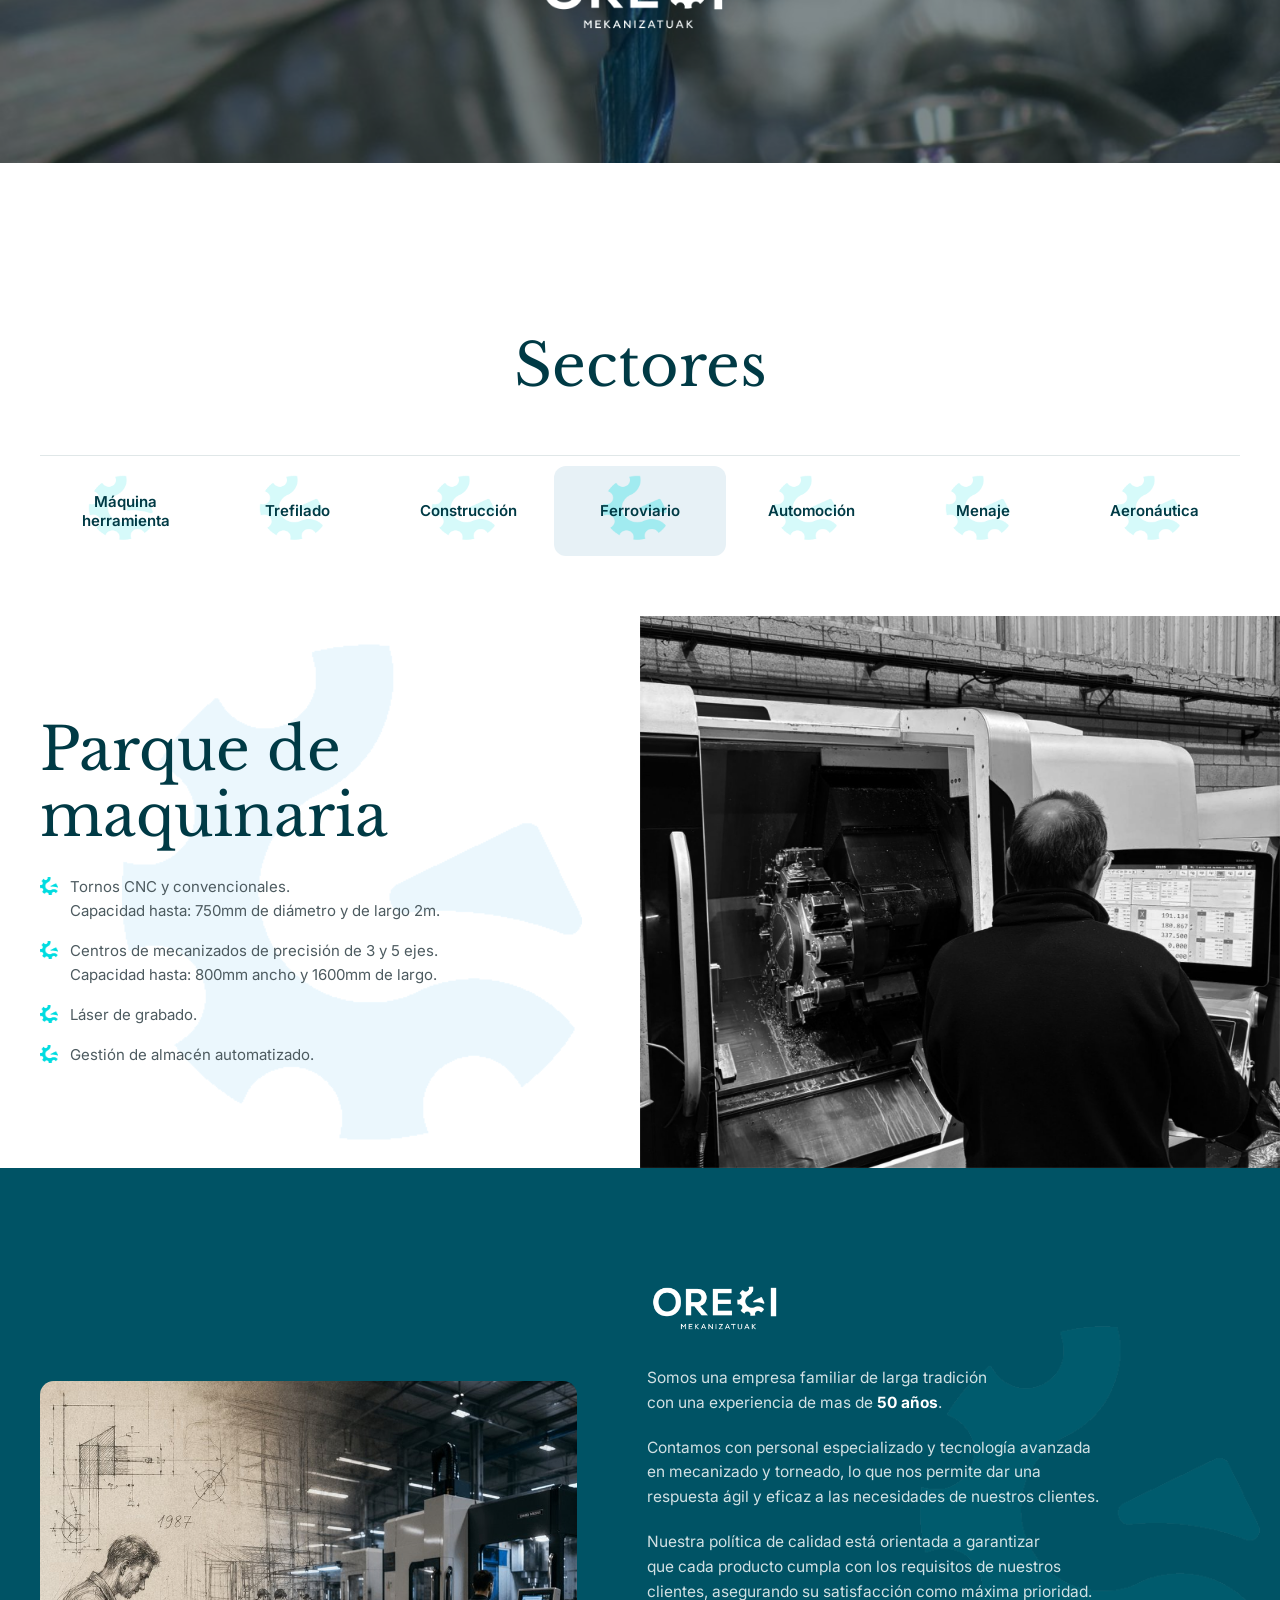
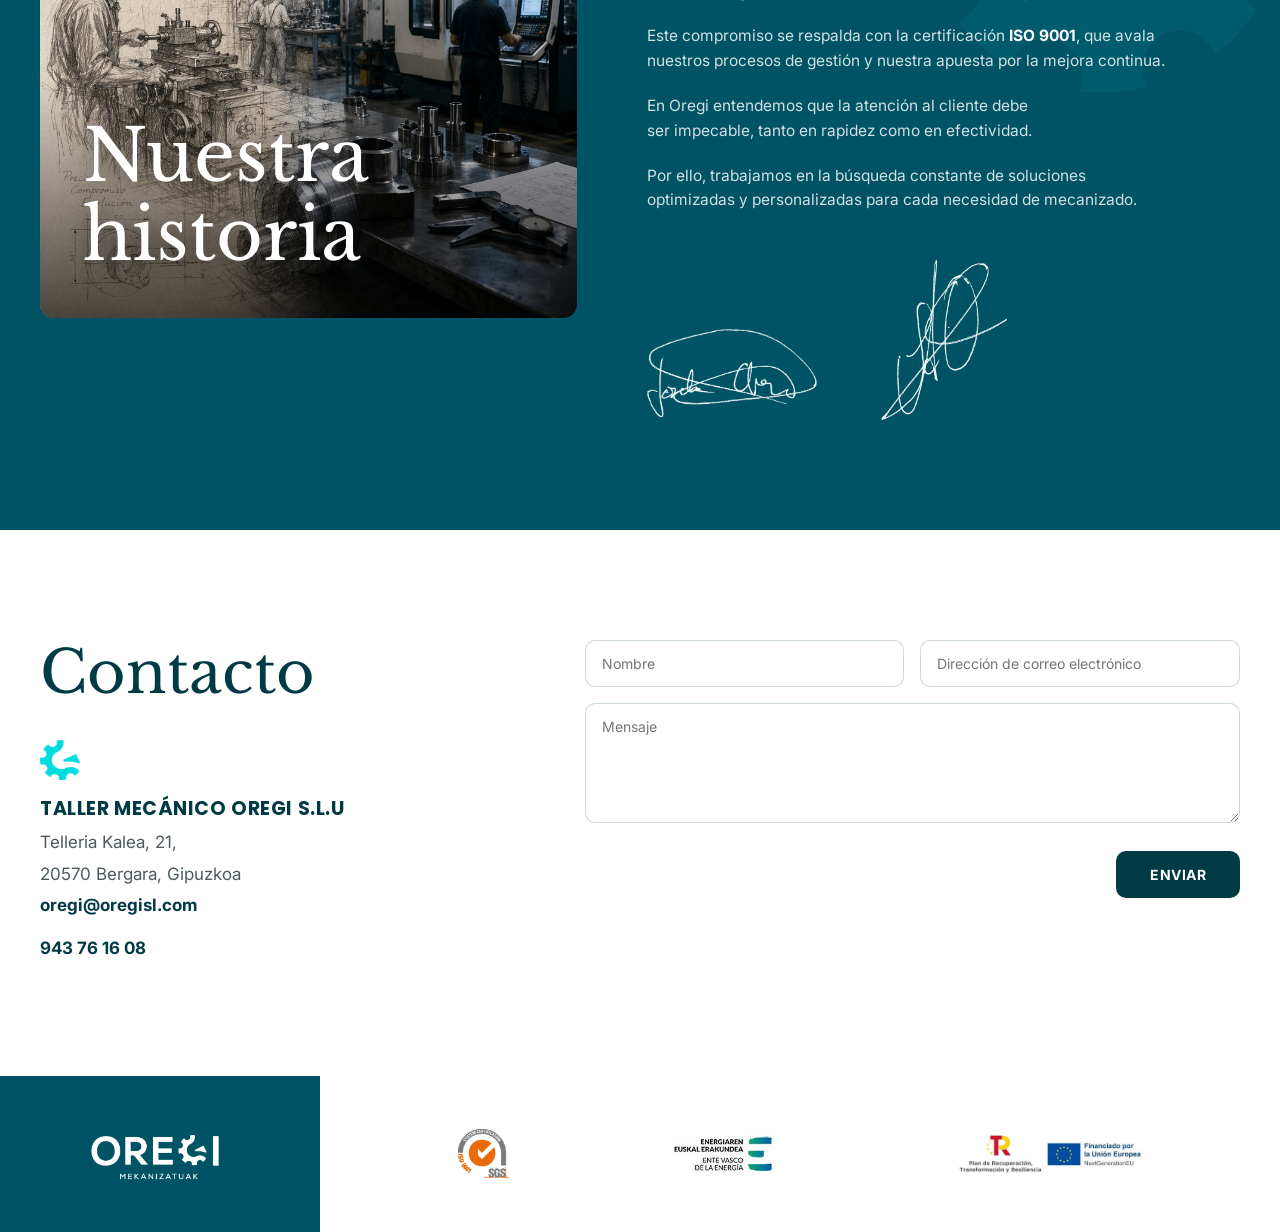
==== commit cedfa907: "Enlarge overlay title, drop mask blend for a clean rectangular photo" ====
--- a/index.html
+++ b/index.html
@@ -8,7 +8,7 @@
 <link rel="preconnect" href="https://fonts.googleapis.com" />
 <link rel="preconnect" href="https://fonts.gstatic.com" crossorigin />
 <link href="https://fonts.googleapis.com/css2?family=Poppins:wght@500;600;700&family=Inter:wght@400;500;600&family=Libre+Baskerville:ital@0;1&display=swap" rel="stylesheet" />
-<link rel="stylesheet" href="css/style.css?v=100" />
+<link rel="stylesheet" href="css/style.css?v=101" />
 </head>
 <body>
 
--- a/css/style.css
+++ b/css/style.css
@@ -713,17 +713,27 @@
 .historia-heritage {
   position: relative;
   aspect-ratio: 1 / 1;
+  border-radius: var(--radius);
+  overflow: hidden;
+}
+.historia-heritage::after {
+  content: '';
+  position: absolute;
+  inset: 0;
+  background: linear-gradient(to top, rgba(0, 0, 0, 0.65), transparent 45%);
+  z-index: 1;
+  pointer-events: none;
 }
 .historia-heritage h2 {
   position: absolute;
   left: 8%;
-  bottom: 9%;
-  z-index: 1;
+  bottom: 8%;
+  z-index: 2;
   margin: 0;
   color: var(--white);
   font-family: var(--font-head-serif);
   font-weight: 400;
-  font-size: clamp(34px, 3.6vw, 54px);
+  font-size: clamp(50px, 5.6vw, 84px);
   line-height: 1.1;
   text-shadow: 0 4px 26px rgba(0, 0, 0, 0.55);
   pointer-events: none;
@@ -732,18 +742,6 @@
   width: 100%;
   height: 100%;
   object-fit: cover;
-  -webkit-mask-image:
-    linear-gradient(to right, transparent 0%, #000 14%, #000 86%, transparent 100%),
-    linear-gradient(to bottom, transparent 0%, #000 14%, #000 86%, transparent 100%);
-  -webkit-mask-repeat: no-repeat, no-repeat;
-  -webkit-mask-size: 100% 100%, 100% 100%;
-  -webkit-mask-composite: source-in;
-  mask-image:
-    linear-gradient(to right, transparent 0%, #000 14%, #000 86%, transparent 100%),
-    linear-gradient(to bottom, transparent 0%, #000 14%, #000 86%, transparent 100%);
-  mask-repeat: no-repeat, no-repeat;
-  mask-size: 100% 100%, 100% 100%;
-  mask-composite: intersect;
 }
 
 /* Contacto */
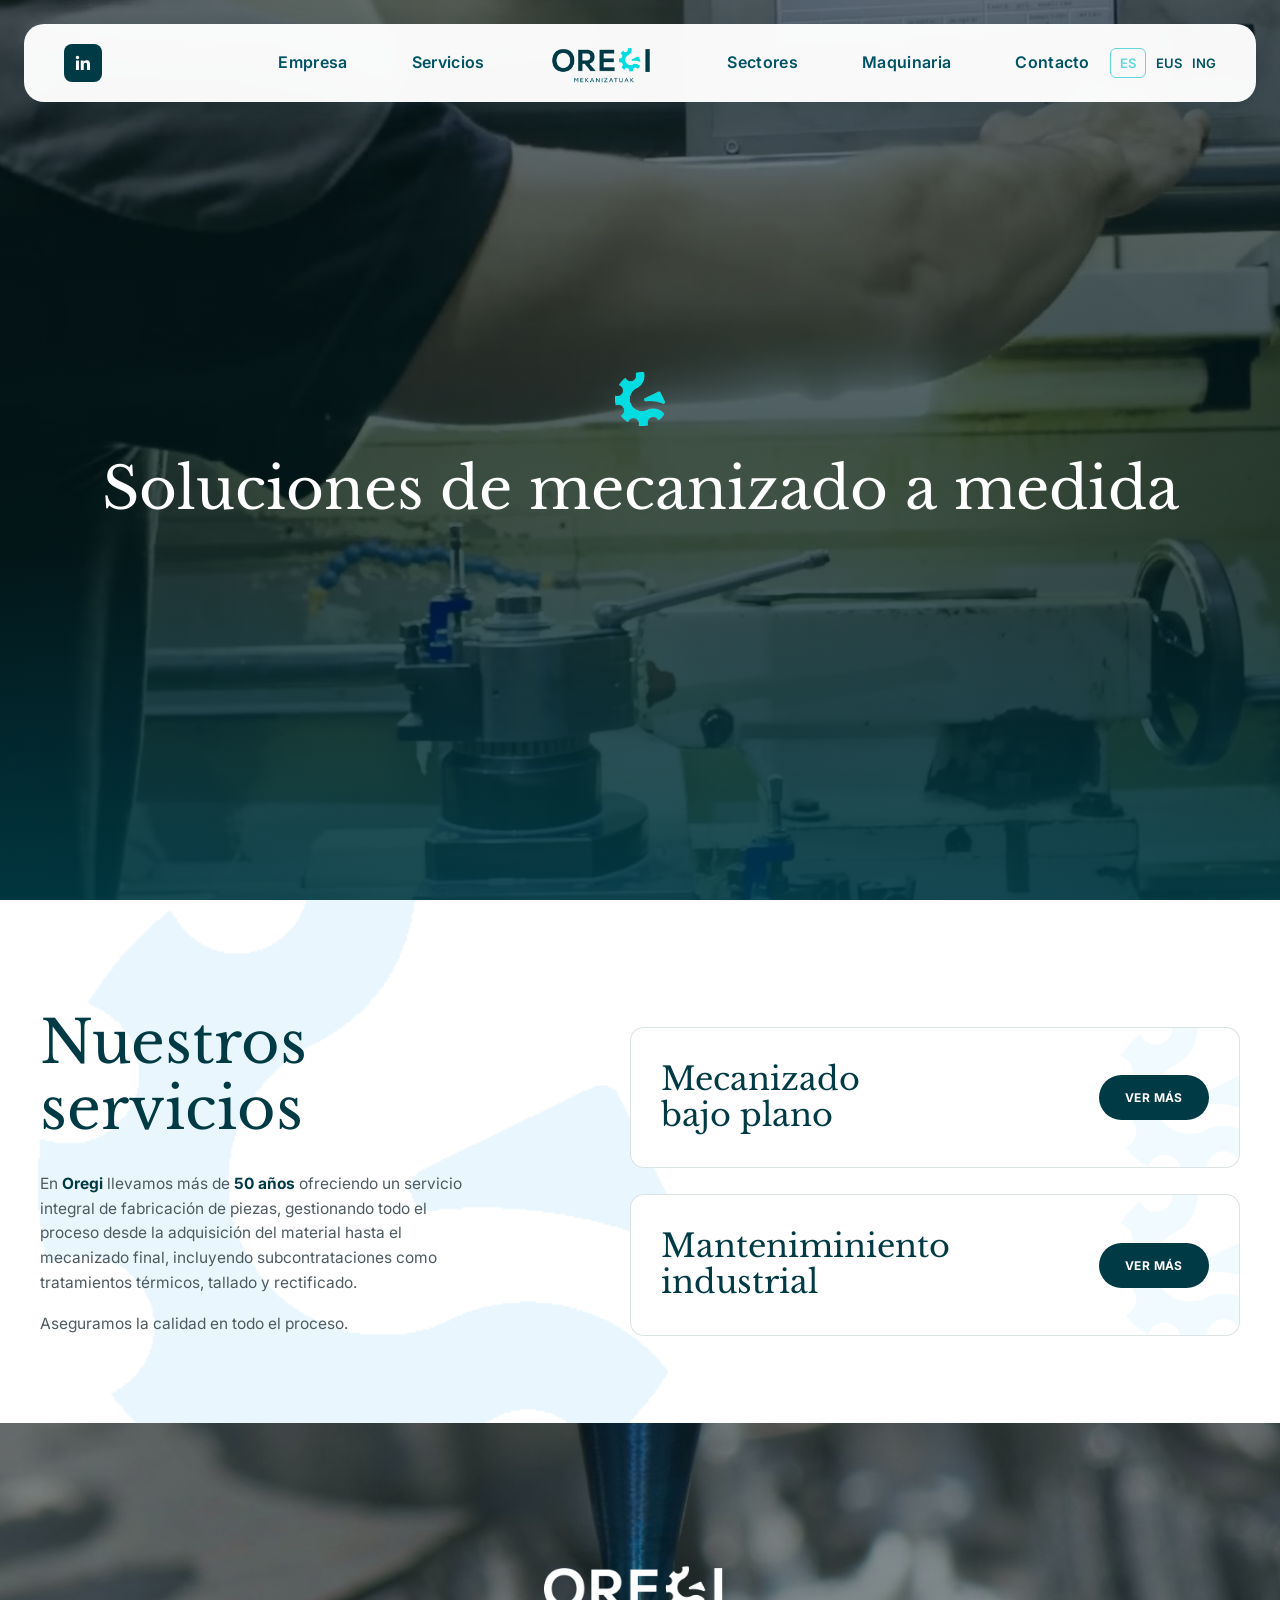
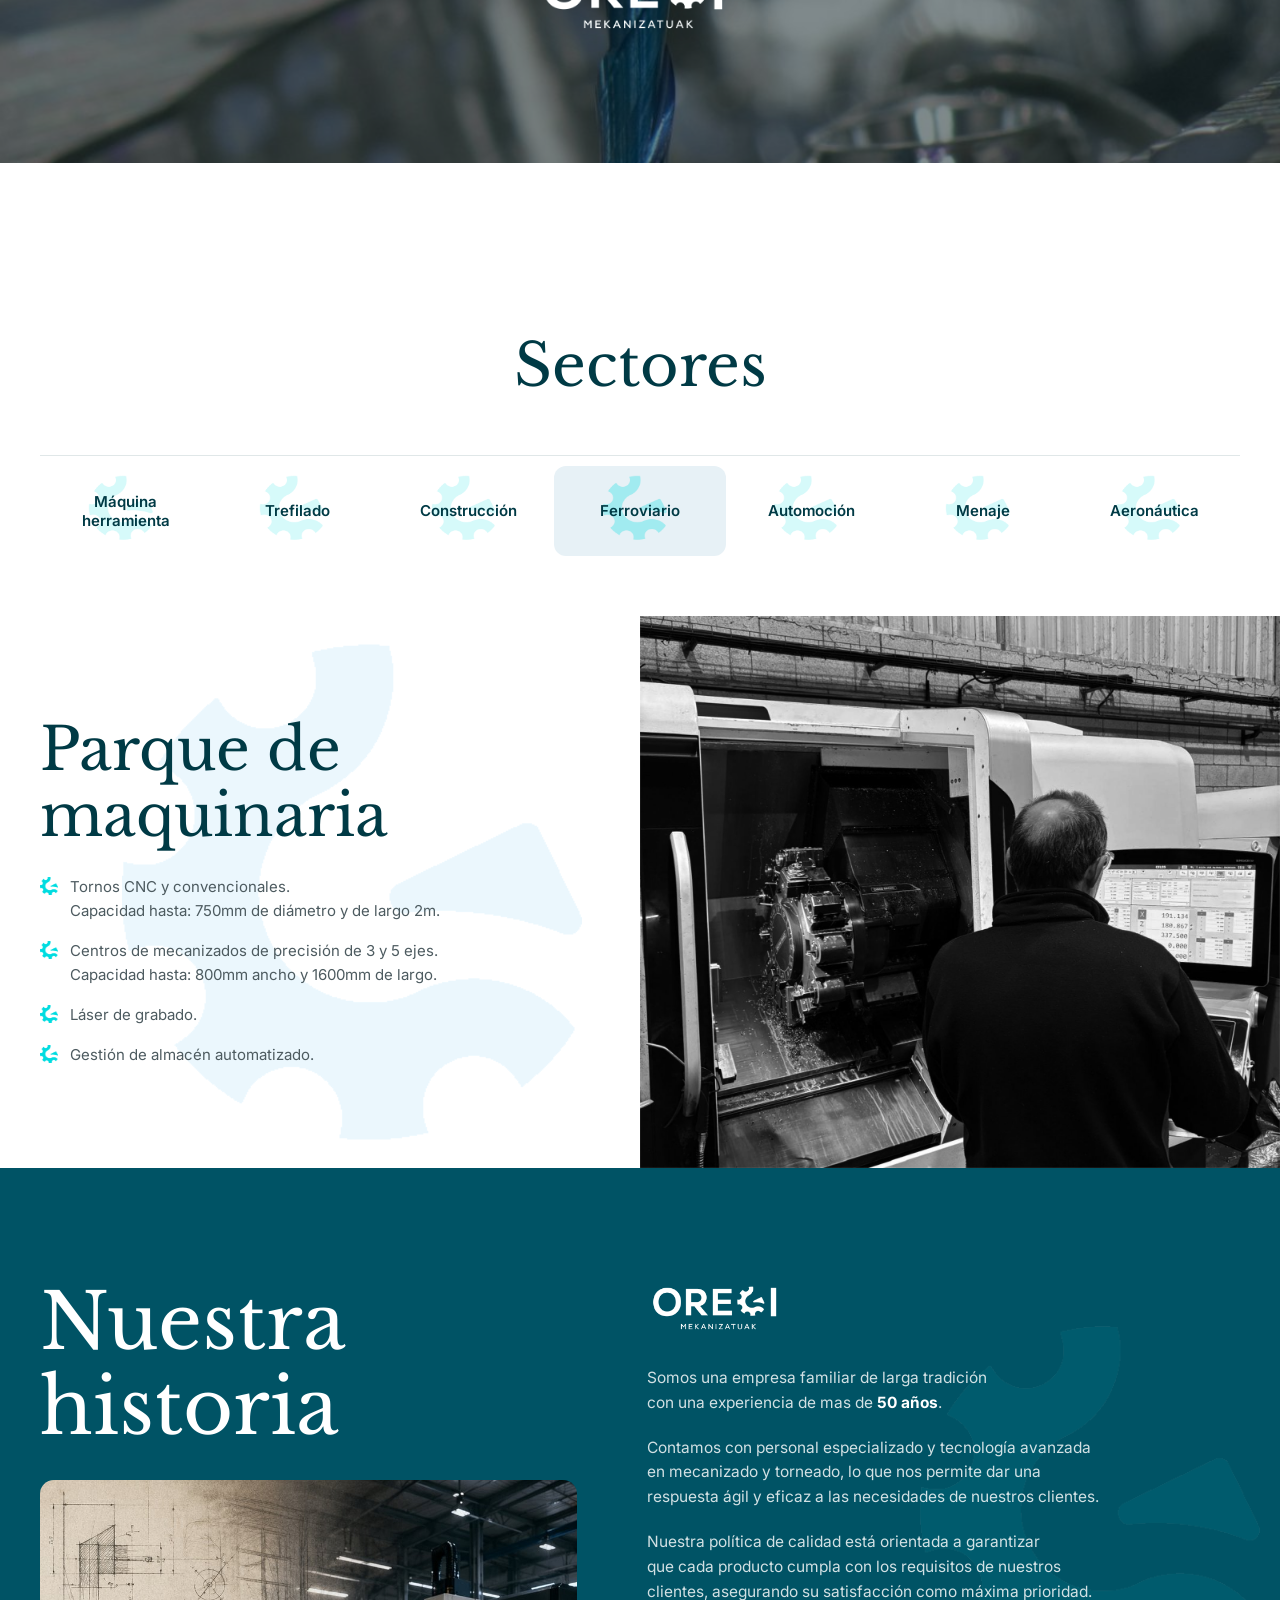
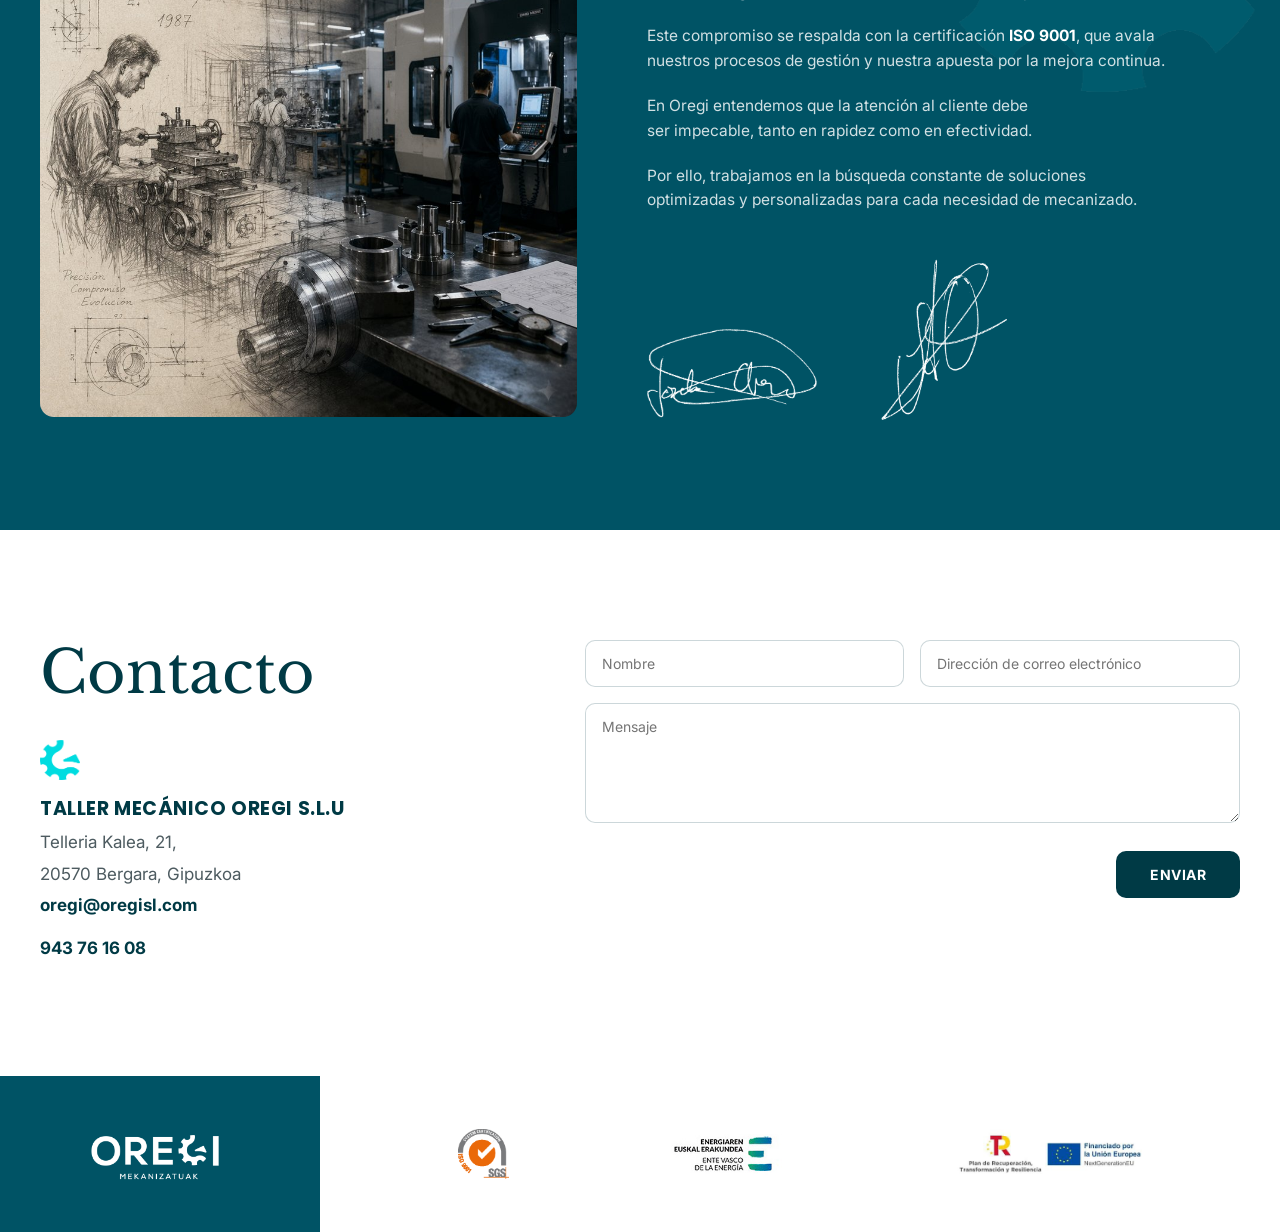
==== commit c5c69858: "Move Nuestra historia title above the photo instead of overlaid on it" ====
--- a/index.html
+++ b/index.html
@@ -8,7 +8,7 @@
 <link rel="preconnect" href="https://fonts.googleapis.com" />
 <link rel="preconnect" href="https://fonts.gstatic.com" crossorigin />
 <link href="https://fonts.googleapis.com/css2?family=Poppins:wght@500;600;700&family=Inter:wght@400;500;600&family=Libre+Baskerville:ital@0;1&display=swap" rel="stylesheet" />
-<link rel="stylesheet" href="css/style.css?v=101" />
+<link rel="stylesheet" href="css/style.css?v=103" />
 </head>
 <body>
 
@@ -137,9 +137,11 @@
 <!-- NUESTRA HISTORIA -->
 <section class="section-dark historia" id="empresa">
   <div class="container historia-grid historia-grid-alt">
-    <div class="historia-heritage reveal">
-      <img src="img/historia-heritage.jpg" alt="Evolución de Oregi Mekanizatuak desde 1987" />
-      <h2 class="historia-heritage-title">Nuestra<br />historia</h2>
+    <div class="historia-heritage-col">
+      <h2 class="historia-heritage-title reveal">Nuestra<br />historia</h2>
+      <div class="historia-heritage reveal">
+        <img src="img/historia-heritage.jpg" alt="Evolución de Oregi Mekanizatuak desde 1987" />
+      </div>
     </div>
     <div class="historia-text-col">
     <img class="historia-logo reveal" src="img/logo-oregi-white.png" alt="Oregi Mekanizatuak" />
--- a/css/style.css
+++ b/css/style.css
@@ -710,33 +710,19 @@
 .historia-sign-aitor { width: 130px; }
 
 .historia-grid-alt { grid-template-columns: 0.95fr 1.05fr; }
+.historia-heritage-title {
+  margin: 0 0 30px;
+  color: var(--white);
+  font-family: var(--font-head-serif);
+  font-weight: 400;
+  font-size: clamp(48px, 6vw, 84px);
+  line-height: 1.1;
+}
 .historia-heritage {
   position: relative;
   aspect-ratio: 1 / 1;
   border-radius: var(--radius);
   overflow: hidden;
-}
-.historia-heritage::after {
-  content: '';
-  position: absolute;
-  inset: 0;
-  background: linear-gradient(to top, rgba(0, 0, 0, 0.65), transparent 45%);
-  z-index: 1;
-  pointer-events: none;
-}
-.historia-heritage h2 {
-  position: absolute;
-  left: 8%;
-  bottom: 8%;
-  z-index: 2;
-  margin: 0;
-  color: var(--white);
-  font-family: var(--font-head-serif);
-  font-weight: 400;
-  font-size: clamp(50px, 5.6vw, 84px);
-  line-height: 1.1;
-  text-shadow: 0 4px 26px rgba(0, 0, 0, 0.55);
-  pointer-events: none;
 }
 .historia-heritage img {
   width: 100%;
@@ -1044,7 +1030,12 @@
   .treatments-grid,
   .photo-pair,
   .service-hero-grid { grid-template-columns: 1fr; }
-  .historia-heritage { max-width: 480px; margin: 40px auto 0; }
+  .historia-heritage-col { text-align: center; }
+  .historia-heritage { max-width: 480px; margin: 0 auto; }
+  .historia-text-col { text-align: center; margin-top: 40px; }
+  .historia-logo { margin: 0 auto 34px; }
+  .historia-text p { text-align: center; }
+  .historia-signs { justify-content: center; }
   .accordion { grid-template-columns: 1fr; }
   .service-hero { padding: 110px 0 50px; min-height: 0; }
   .service-hero-art { order: -1; max-width: 420px; height: 340px; margin: 0 auto 20px; }
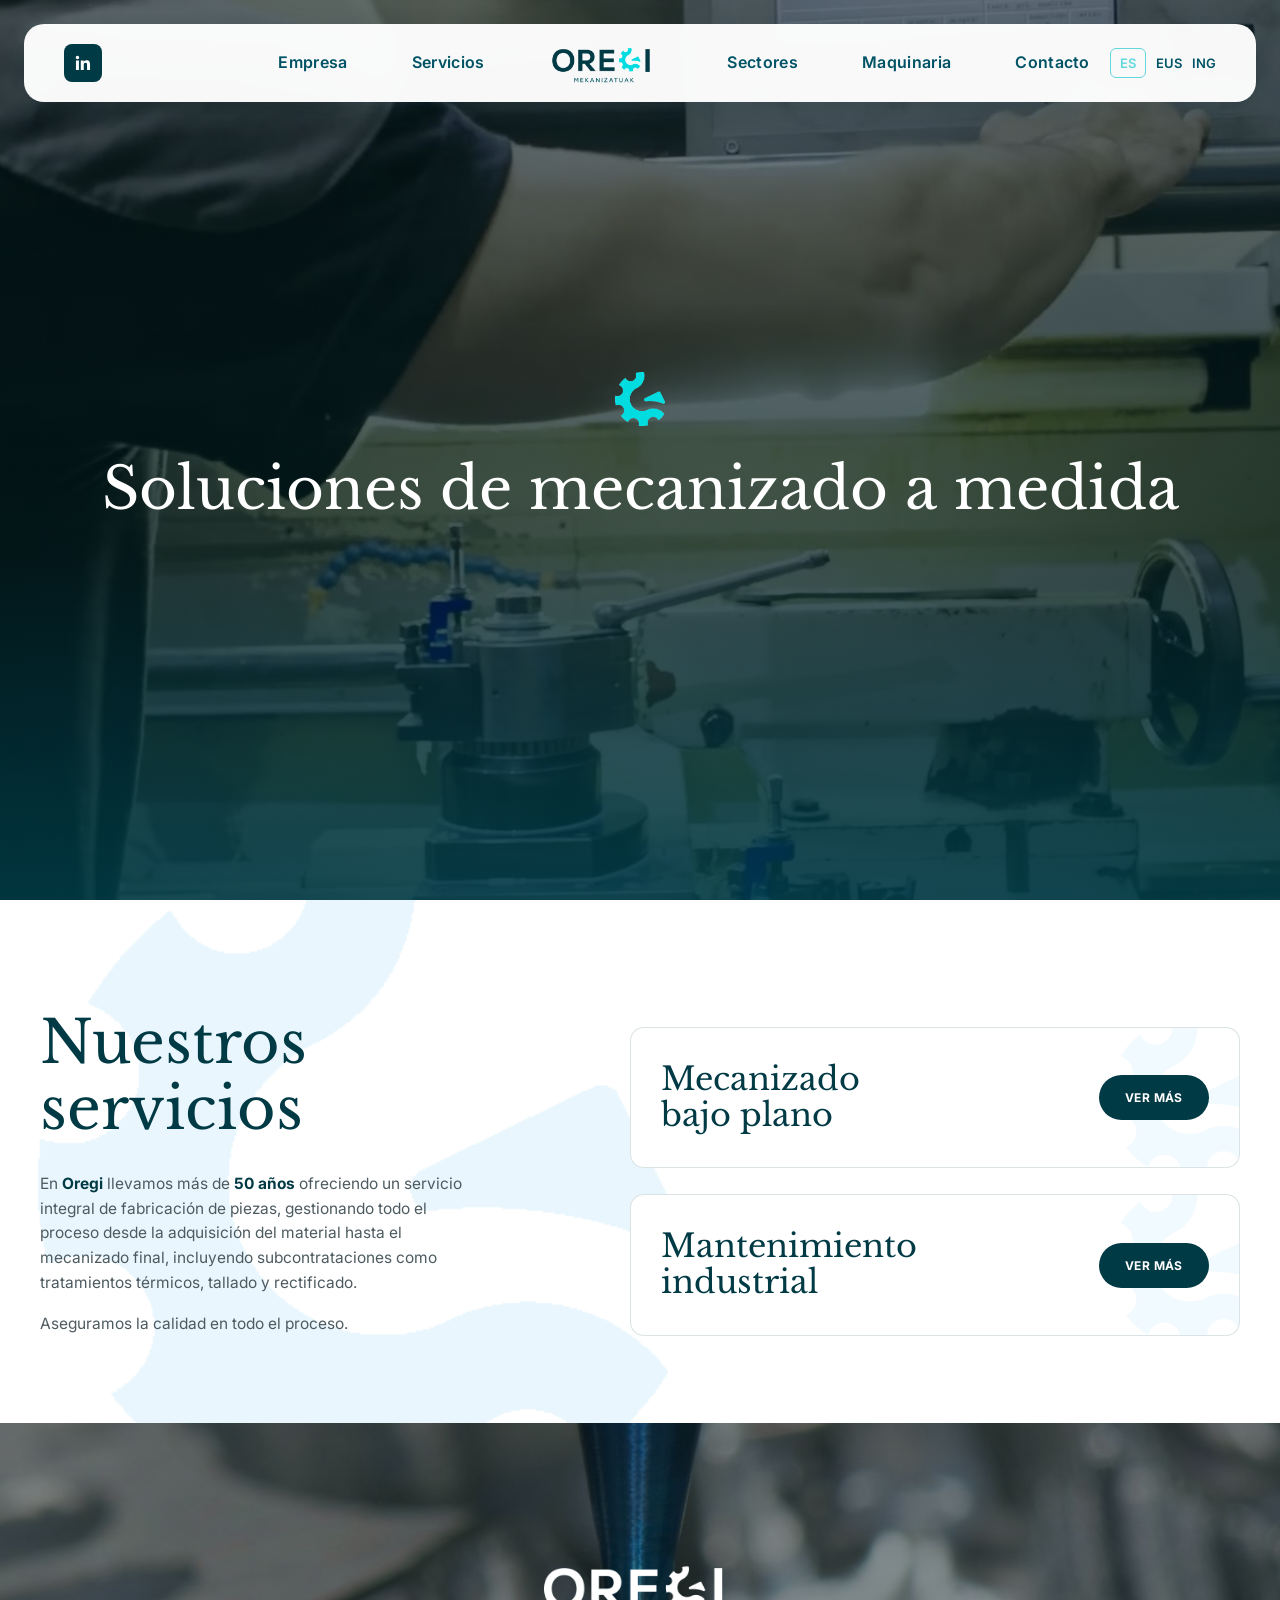
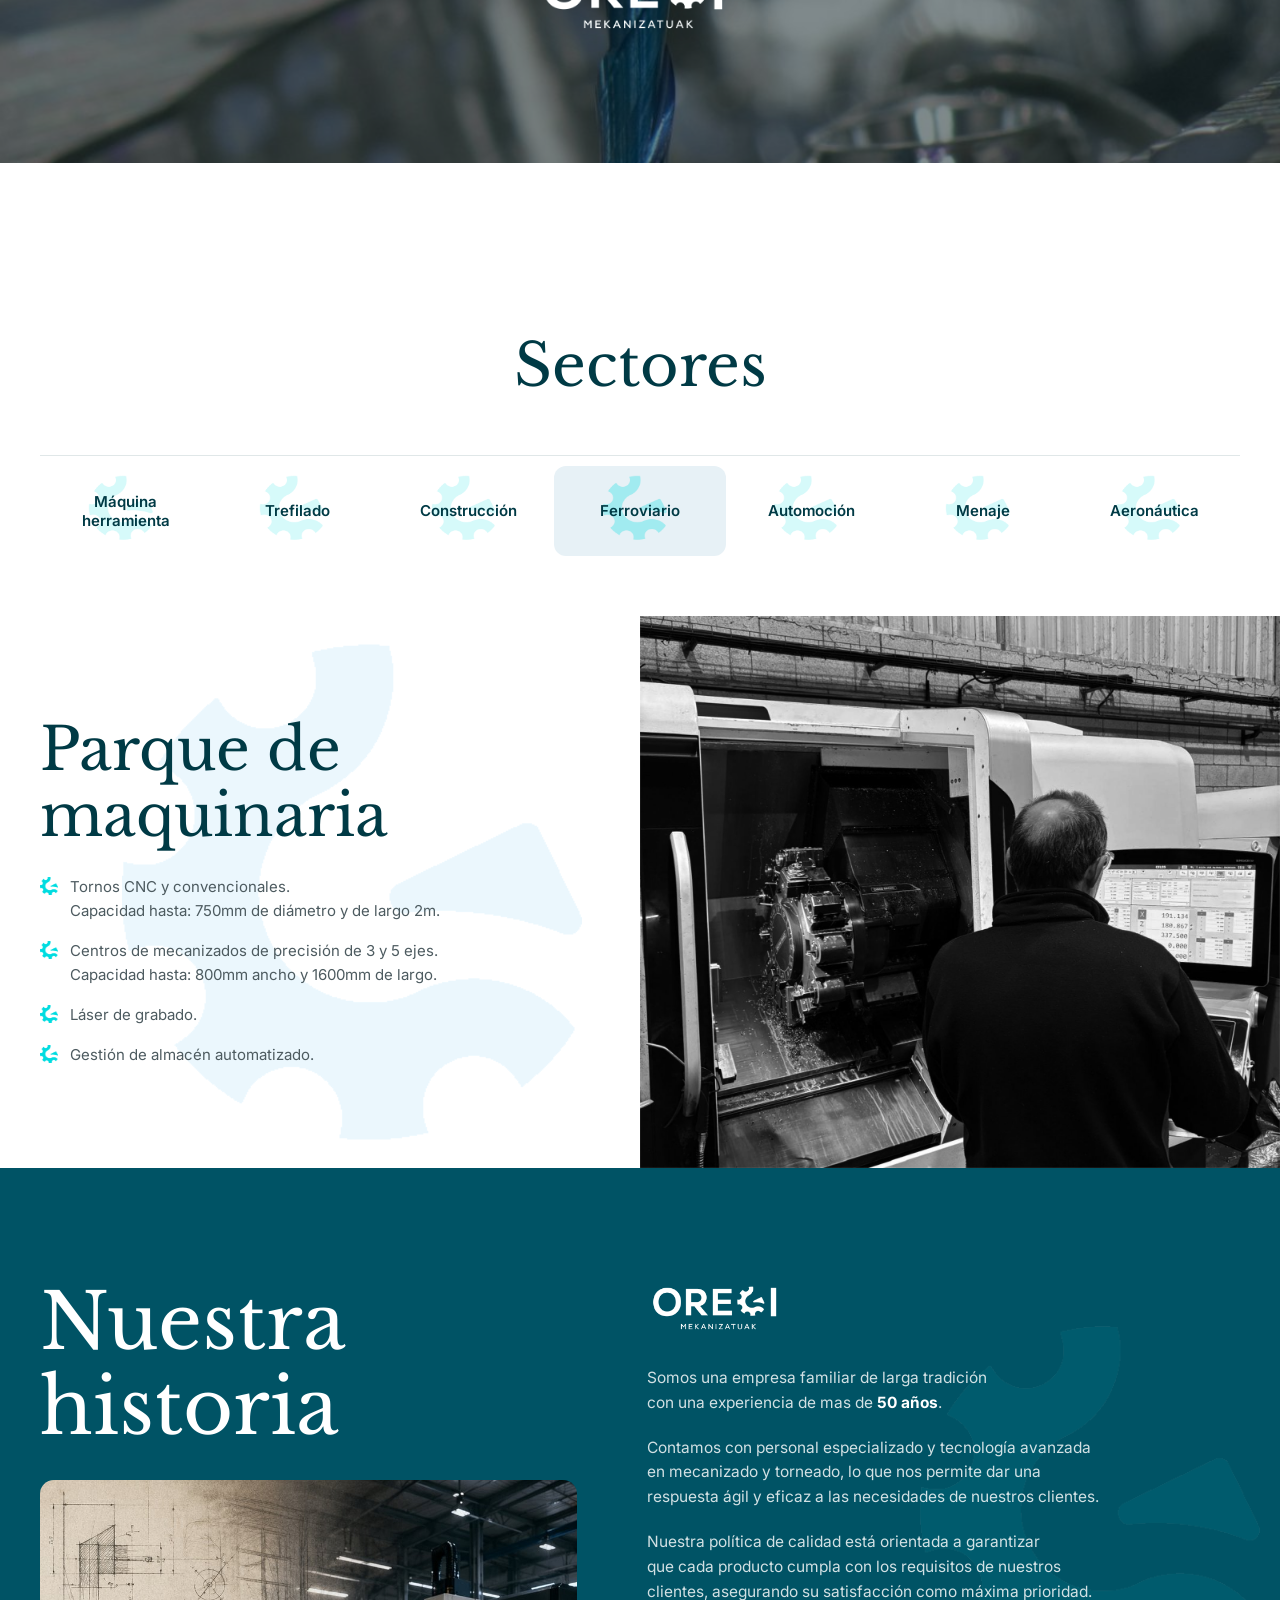
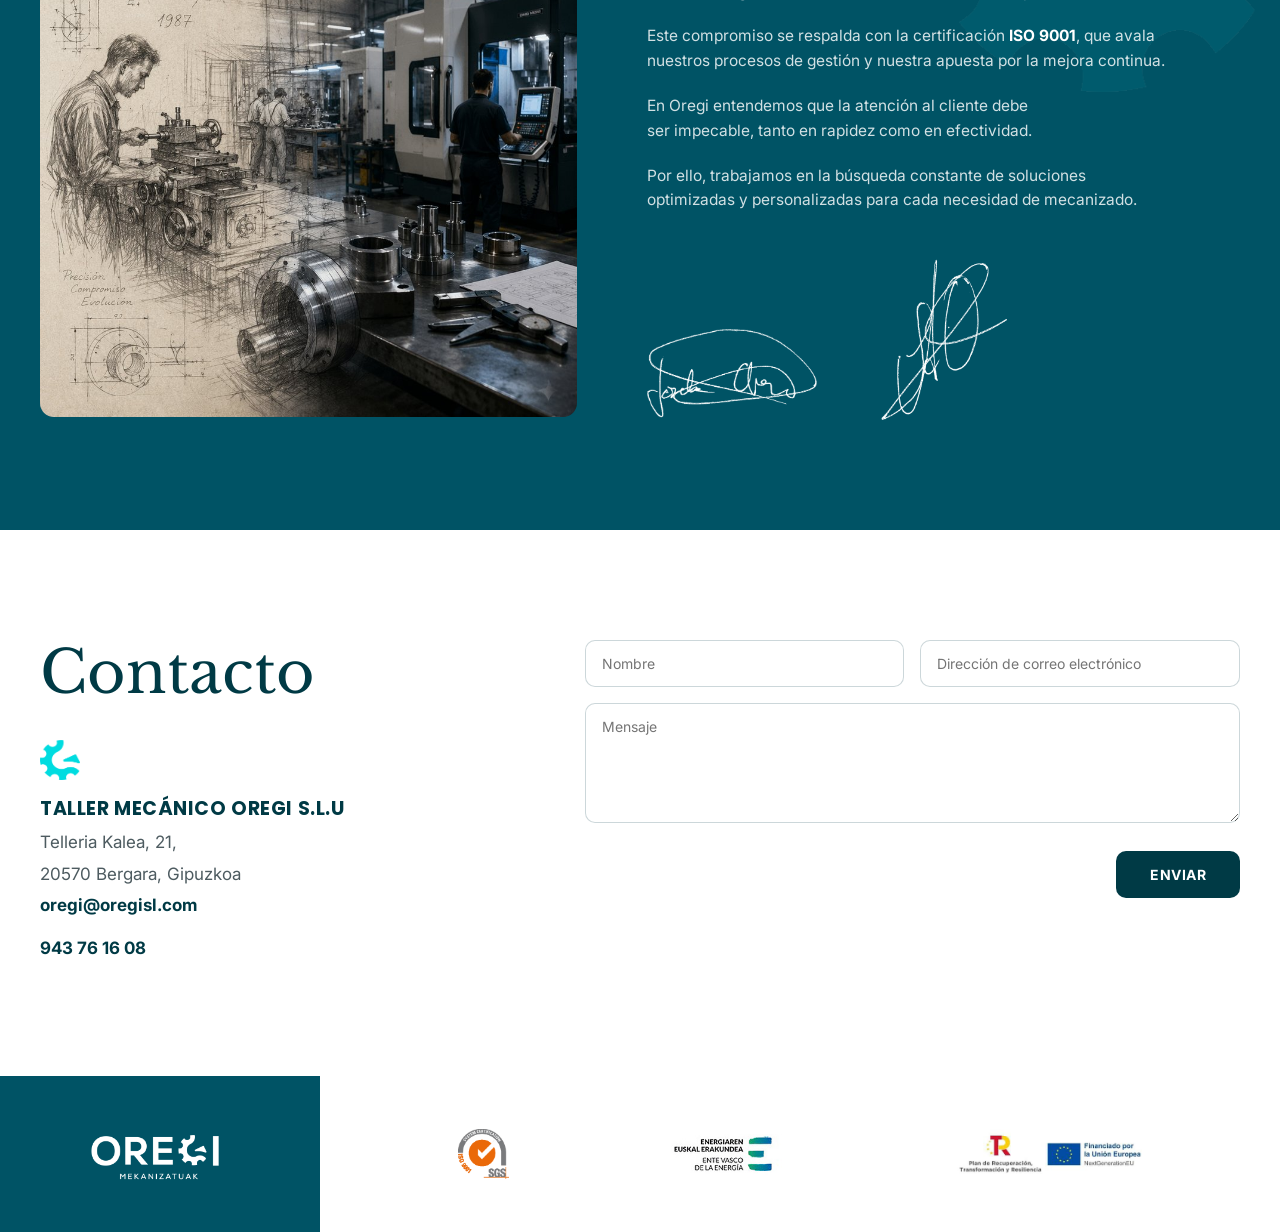
==== commit 9ad61601: "Add multi-language support (ES/EUS/ENG) with client-side i18n switcher" ====
--- a/index.html
+++ b/index.html
@@ -1,5 +1,5 @@
 <!DOCTYPE html>
-<html lang="es">
+<html lang="es" data-title-key="index.pageTitle">
 <head>
 <meta charset="UTF-8" />
 <meta name="viewport" content="width=device-width, initial-scale=1.0" />
@@ -19,24 +19,24 @@
     </a>
     <div class="nav-side nav-side-left">
       <ul class="nav-links">
-        <li><a href="index.html#empresa">Empresa</a></li>
-        <li><a href="index.html#servicios">Servicios</a></li>
+        <li><a href="index.html#empresa" data-i18n="nav.empresa">Empresa</a></li>
+        <li><a href="index.html#servicios" data-i18n="nav.servicios">Servicios</a></li>
       </ul>
     </div>
     <a href="index.html" class="nav-logo"><img src="img/logo-oregi-color.png" alt="Oregi Mekanizatuak" /></a>
     <div class="nav-side nav-side-right">
       <ul class="nav-links">
-        <li><a href="index.html#sectores">Sectores</a></li>
-        <li><a href="index.html#maquinaria">Maquinaria</a></li>
-        <li><a href="index.html#contacto">Contacto</a></li>
+        <li><a href="index.html#sectores" data-i18n="nav.sectores">Sectores</a></li>
+        <li><a href="index.html#maquinaria" data-i18n="nav.maquinaria">Maquinaria</a></li>
+        <li><a href="index.html#contacto" data-i18n="nav.contacto">Contacto</a></li>
       </ul>
     </div>
     <div class="nav-lang">
-      <span class="active">ES</span>
-      <span>EUS</span>
-      <span>ING</span>
-    </div>
-    <button class="nav-toggle" id="navToggle" aria-label="Abrir menú"><span></span><span></span><span></span></button>
+      <span class="active" data-lang="es">ES</span>
+      <span data-lang="eu">EUS</span>
+      <span data-lang="en">ING</span>
+    </div>
+    <button class="nav-toggle" id="navToggle" aria-label="Abrir menú" data-i18n-attr="aria-label:nav.toggleAria"><span></span><span></span><span></span></button>
   </div>
 </nav>
 
@@ -47,7 +47,7 @@
   <div class="hero-mobile-overlay"></div>
   <div class="container hero-content">
     <img class="hero-gear reveal" src="img/gear-icon.png" alt="" />
-    <h1>Soluciones de mecanizado a medida</h1>
+    <h1 data-i18n="hero.title">Soluciones de mecanizado a medida</h1>
   </div>
 </header>
 
@@ -56,20 +56,20 @@
   <div class="container services-layout">
     <img class="services-gear-bg" src="img/gear-icon.png" alt="" />
     <div class="services-intro reveal">
-      <h2>Nuestros<br />servicios</h2>
-      <p>En <strong>Oregi</strong> llevamos más de <strong>50 años</strong> ofreciendo un servicio integral de fabricación de piezas, gestionando todo el proceso desde la adquisición del material hasta el mecanizado final, incluyendo subcontrataciones como tratamientos térmicos, tallado y rectificado.</p>
-      <p>Aseguramos la calidad en todo el proceso.</p>
+      <h2 data-i18n="services.title">Nuestros<br />servicios</h2>
+      <p data-i18n="services.p1">En <strong>Oregi</strong> llevamos más de <strong>50 años</strong> ofreciendo un servicio integral de fabricación de piezas, gestionando todo el proceso desde la adquisición del material hasta el mecanizado final, incluyendo subcontrataciones como tratamientos térmicos, tallado y rectificado.</p>
+      <p data-i18n="services.p2">Aseguramos la calidad en todo el proceso.</p>
     </div>
     <div class="services-cards reveal-group">
       <a class="service-card" href="servicios/mecanizado-bajo-plano.html">
         <img class="service-card-gear-bg" src="img/gear-icon.png" alt="" />
-        <h3>Mecanizado<br />bajo plano</h3>
-        <span class="more-btn">VER MÁS</span>
+        <h3 data-i18n="services.card1.title">Mecanizado<br />bajo plano</h3>
+        <span class="more-btn" data-i18n="common.moreBtn">VER MÁS</span>
       </a>
       <a class="service-card" href="servicios/mantenimiento-industrial.html">
         <img class="service-card-gear-bg" src="img/gear-icon.png" alt="" />
-        <h3>Manteniminiento<br />industrial</h3>
-        <span class="more-btn">VER MÁS</span>
+        <h3 data-i18n="services.card2.title">Mantenimiento<br />industrial</h3>
+        <span class="more-btn" data-i18n="common.moreBtn">VER MÁS</span>
       </a>
     </div>
   </div>
@@ -83,36 +83,36 @@
 <section class="section-light" id="sectores">
   <div class="container">
     <div class="section-head section-head-center reveal">
-      <h2>Sectores</h2>
+      <h2 data-i18n="nav.sectores">Sectores</h2>
     </div>
     <div class="sectores-tabs reveal-group" id="sectorTabs">
       <button class="tab-btn" data-sector="maquina">
         <img class="gear-ico" src="img/gear-icon.png" alt="" />
-        <span>Máquina herramienta</span>
+        <span data-i18n="sectores.maquina">Máquina herramienta</span>
       </button>
       <button class="tab-btn" data-sector="trefilado">
         <img class="gear-ico" src="img/gear-icon.png" alt="" />
-        <span>Trefilado</span>
+        <span data-i18n="sectores.trefilado">Trefilado</span>
       </button>
       <button class="tab-btn" data-sector="construccion">
         <img class="gear-ico" src="img/gear-icon.png" alt="" />
-        <span>Construcción</span>
+        <span data-i18n="sectores.construccion">Construcción</span>
       </button>
       <button class="tab-btn active" data-sector="ferroviario">
         <img class="gear-ico" src="img/gear-icon.png" alt="" />
-        <span>Ferroviario</span>
+        <span data-i18n="sectores.ferroviario">Ferroviario</span>
       </button>
       <button class="tab-btn" data-sector="automocion">
         <img class="gear-ico" src="img/gear-icon.png" alt="" />
-        <span>Automoción</span>
+        <span data-i18n="sectores.automocion">Automoción</span>
       </button>
       <button class="tab-btn" data-sector="menaje">
         <img class="gear-ico" src="img/gear-icon.png" alt="" />
-        <span>Menaje</span>
+        <span data-i18n="sectores.menaje">Menaje</span>
       </button>
       <button class="tab-btn" data-sector="aeronautica">
         <img class="gear-ico" src="img/gear-icon.png" alt="" />
-        <span>Aeronáutica</span>
+        <span data-i18n="sectores.aeronautica">Aeronáutica</span>
       </button>
     </div>
   </div>
@@ -120,16 +120,16 @@
   <div class="maquinaria-grid" id="maquinaria">
     <div class="maquinaria-text reveal">
       <img class="maquinaria-gear-bg" src="img/gear-icon.png" alt="" />
-      <h3>Parque de<br />maquinaria</h3>
+      <h3 data-i18n="maquinaria.title">Parque de<br />maquinaria</h3>
       <ul class="reveal-group">
-        <li><img class="gear-ico" src="img/gear-icon.png" alt="" />Tornos CNC y convencionales.<br />Capacidad hasta: 750mm de diámetro y de largo 2m.</li>
-        <li><img class="gear-ico" src="img/gear-icon.png" alt="" />Centros de mecanizados de precisión de 3 y 5 ejes.<br />Capacidad hasta: 800mm ancho y 1600mm de largo.</li>
-        <li><img class="gear-ico" src="img/gear-icon.png" alt="" />Láser de grabado.</li>
-        <li><img class="gear-ico" src="img/gear-icon.png" alt="" />Gestión de almacén automatizado.</li>
+        <li><img class="gear-ico" src="img/gear-icon.png" alt="" /><span data-i18n="maquinaria.li1">Tornos CNC y convencionales.<br />Capacidad hasta: 750mm de diámetro y de largo 2m.</span></li>
+        <li><img class="gear-ico" src="img/gear-icon.png" alt="" /><span data-i18n="maquinaria.li2">Centros de mecanizados de precisión de 3 y 5 ejes.<br />Capacidad hasta: 800mm ancho y 1600mm de largo.</span></li>
+        <li><img class="gear-ico" src="img/gear-icon.png" alt="" /><span data-i18n="maquinaria.li3">Láser de grabado.</span></li>
+        <li><img class="gear-ico" src="img/gear-icon.png" alt="" /><span data-i18n="maquinaria.li4">Gestión de almacén automatizado.</span></li>
       </ul>
     </div>
     <div class="photo-wrap reveal">
-      <img src="img/parque-maquinaria-2.jpg" alt="Técnico de Oregi operando un torno CNC del parque de maquinaria" />
+      <img src="img/parque-maquinaria-2.jpg" alt="Técnico de Oregi operando un torno CNC del parque de maquinaria" data-i18n-attr="alt:maquinaria.photoAlt" />
     </div>
   </div>
 </section>
@@ -138,9 +138,9 @@
 <section class="section-dark historia" id="empresa">
   <div class="container historia-grid historia-grid-alt">
     <div class="historia-heritage-col">
-      <h2 class="historia-heritage-title reveal">Nuestra<br />historia</h2>
+      <h2 class="historia-heritage-title reveal" data-i18n="historia.title">Nuestra<br />historia</h2>
       <div class="historia-heritage reveal">
-        <img src="img/historia-heritage.jpg" alt="Evolución de Oregi Mekanizatuak desde 1987" />
+        <img src="img/historia-heritage.jpg" alt="Evolución de Oregi Mekanizatuak desde 1987" data-i18n-attr="alt:historia.heritageAlt" />
       </div>
     </div>
     <div class="historia-text-col">
@@ -148,16 +148,16 @@
     <div class="historia-text">
       <img class="historia-gear-bg" src="img/gear-icon.png" alt="" />
       <div class="reveal-group">
-      <p>Somos una empresa familiar de larga tradición con una experiencia de mas de <strong>50 años</strong>.</p>
-      <p>Contamos con personal especializado y tecnología avanzada en mecanizado y torneado, lo que nos permite dar una respuesta ágil y eficaz a las necesidades de nuestros clientes.</p>
-      <p>Nuestra política de calidad está orientada a garantizar que cada producto cumpla con los requisitos de nuestros clientes, asegurando su satisfacción como máxima prioridad.</p>
-      <p>Este compromiso se respalda con la certificación <strong>ISO 9001</strong>, que avala nuestros procesos de gestión y nuestra apuesta por la mejora continua.</p>
-      <p>En Oregi entendemos que la atención al cliente debe ser impecable, tanto en rapidez como en efectividad.</p>
-      <p>Por ello, trabajamos en la búsqueda constante de soluciones optimizadas y personalizadas para cada necesidad de mecanizado.</p>
+      <p data-i18n="historia.p1">Somos una empresa familiar de larga tradición con una experiencia de mas de <strong>50 años</strong>.</p>
+      <p data-i18n="historia.p2">Contamos con personal especializado y tecnología avanzada en mecanizado y torneado, lo que nos permite dar una respuesta ágil y eficaz a las necesidades de nuestros clientes.</p>
+      <p data-i18n="historia.p3">Nuestra política de calidad está orientada a garantizar que cada producto cumpla con los requisitos de nuestros clientes, asegurando su satisfacción como máxima prioridad.</p>
+      <p data-i18n="historia.p4">Este compromiso se respalda con la certificación <strong>ISO 9001</strong>, que avala nuestros procesos de gestión y nuestra apuesta por la mejora continua.</p>
+      <p data-i18n="historia.p5">En Oregi entendemos que la atención al cliente debe ser impecable, tanto en rapidez como en efectividad.</p>
+      <p data-i18n="historia.p6">Por ello, trabajamos en la búsqueda constante de soluciones optimizadas y personalizadas para cada necesidad de mecanizado.</p>
       </div>
       <div class="historia-signs reveal-group">
-        <img class="historia-sign" src="img/firma-joseba.png" alt="Firma de Joseba" />
-        <img class="historia-sign historia-sign-aitor" src="img/firma-aitor.png" alt="Firma de Aitor" />
+        <img class="historia-sign" src="img/firma-joseba.png" alt="Firma de Joseba" data-i18n-attr="alt:historia.sign1Alt" />
+        <img class="historia-sign historia-sign-aitor" src="img/firma-aitor.png" alt="Firma de Aitor" data-i18n-attr="alt:historia.sign2Alt" />
       </div>
     </div>
     </div>
@@ -168,7 +168,7 @@
 <section class="section-light" id="contacto">
   <div class="container contact-grid">
     <div class="contact-info reveal">
-      <h2 class="contact-title">Contacto</h2>
+      <h2 class="contact-title" data-i18n="nav.contacto">Contacto</h2>
       <img class="contact-gear-ico" src="img/gear-icon.png" alt="" />
       <h3>TALLER MECÁNICO OREGI S.L.U</h3>
       <p>Telleria Kalea, 21,</p>
@@ -179,11 +179,11 @@
     <div class="contact-form-wrap reveal">
       <form>
         <div class="form-row">
-          <div class="form-field"><input type="text" placeholder="Nombre" /></div>
-          <div class="form-field"><input type="email" placeholder="Dirección de correo electrónico" /></div>
+          <div class="form-field"><input type="text" placeholder="Nombre" data-i18n-attr="placeholder:contacto.formName" /></div>
+          <div class="form-field"><input type="email" placeholder="Dirección de correo electrónico" data-i18n-attr="placeholder:contacto.formEmail" /></div>
         </div>
-        <div class="form-field"><textarea placeholder="Mensaje"></textarea></div>
-        <button type="submit" class="btn-submit">ENVIAR</button>
+        <div class="form-field"><textarea placeholder="Mensaje" data-i18n-attr="placeholder:contacto.formMessage"></textarea></div>
+        <button type="submit" class="btn-submit" data-i18n="contacto.formSubmit">ENVIAR</button>
       </form>
     </div>
   </div>
@@ -200,6 +200,6 @@
   </div>
 </footer>
 
-<script src="js/script.js?v=8"></script>
+<script src="js/script.js?v=9"></script>
 </body>
 </html>
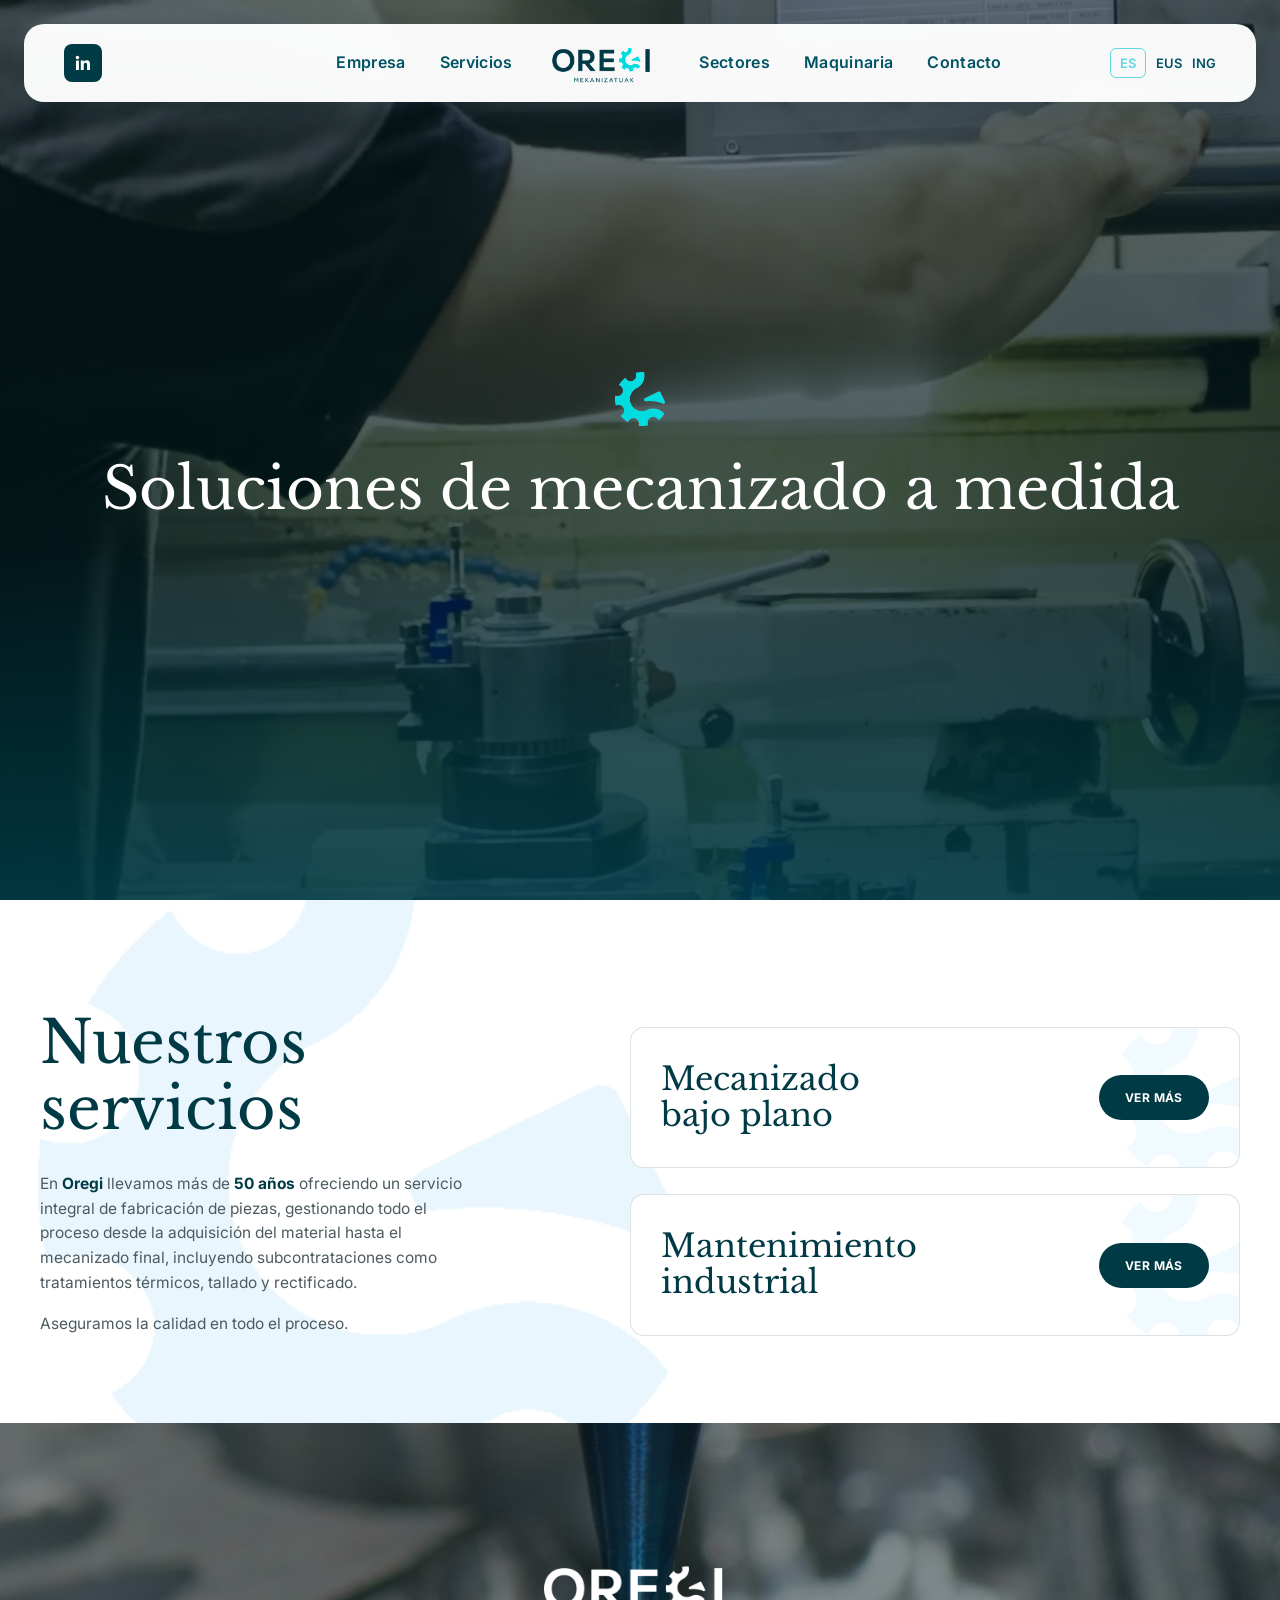
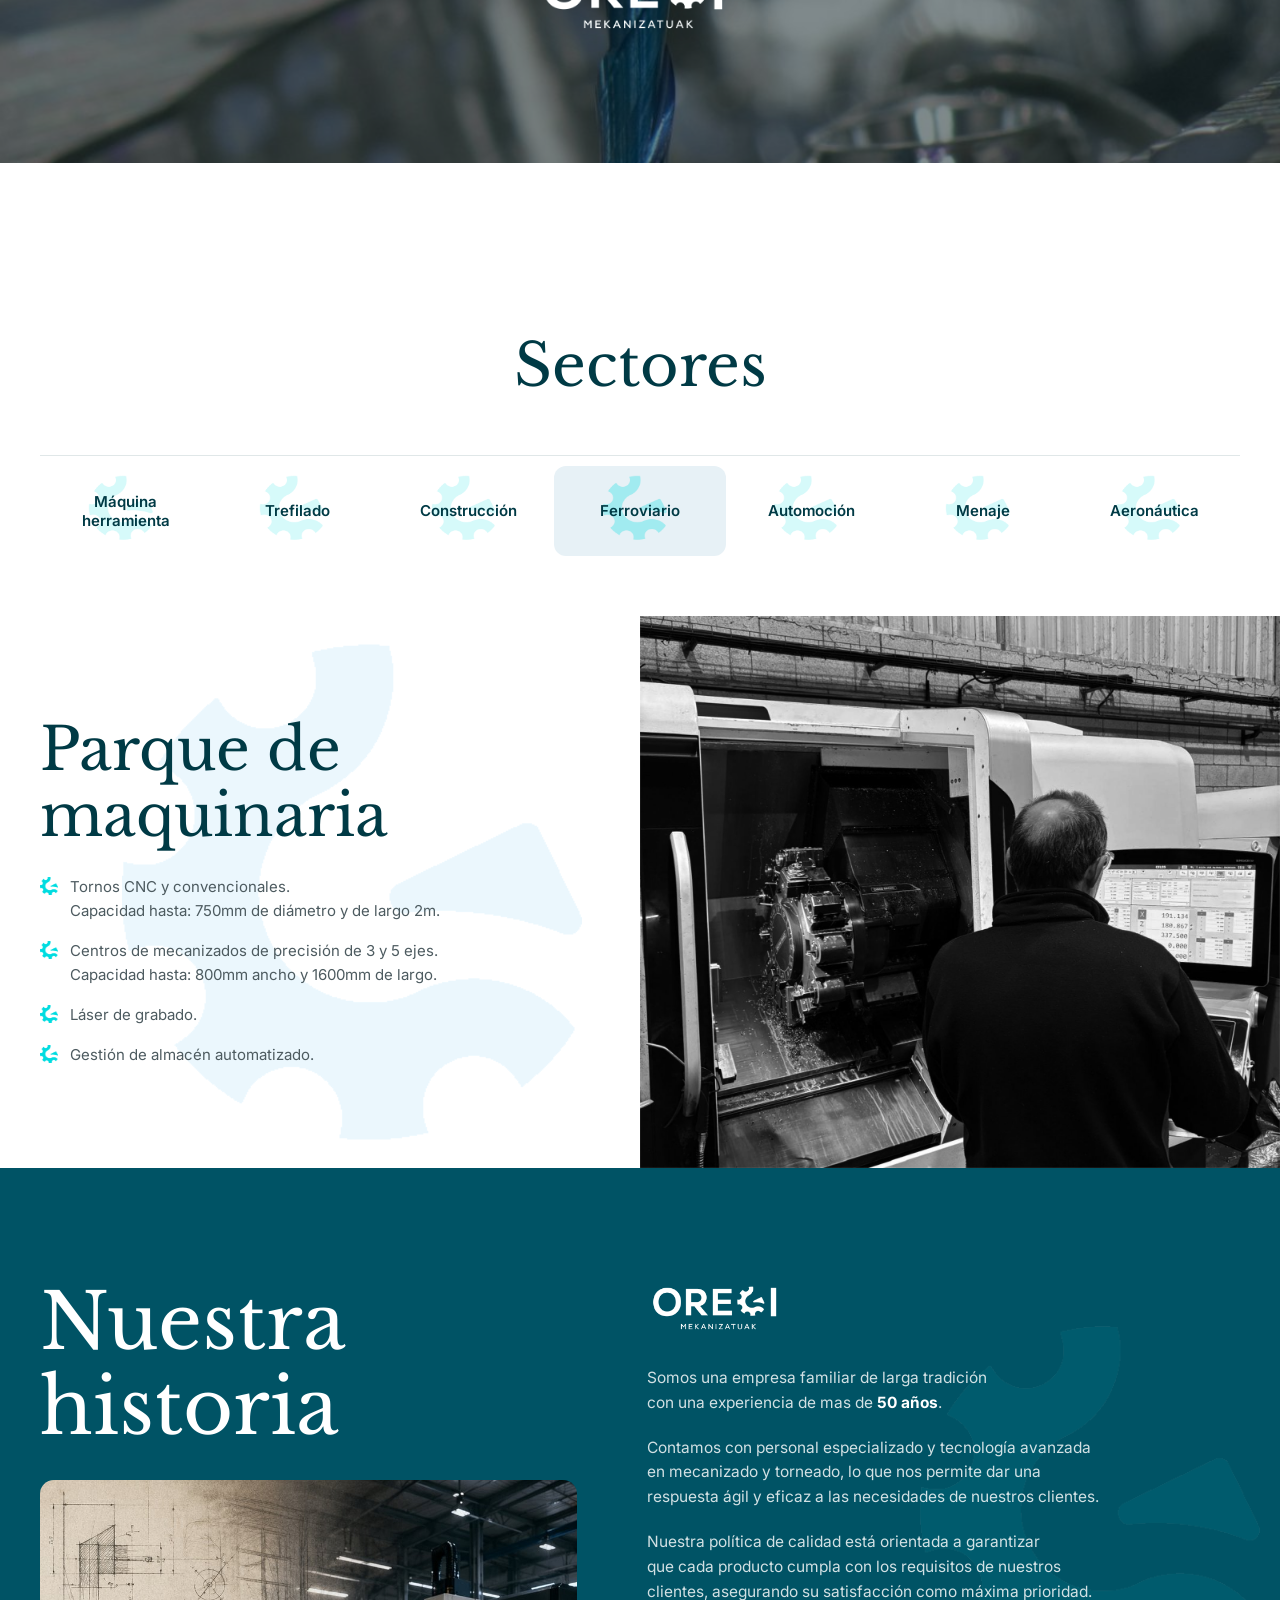
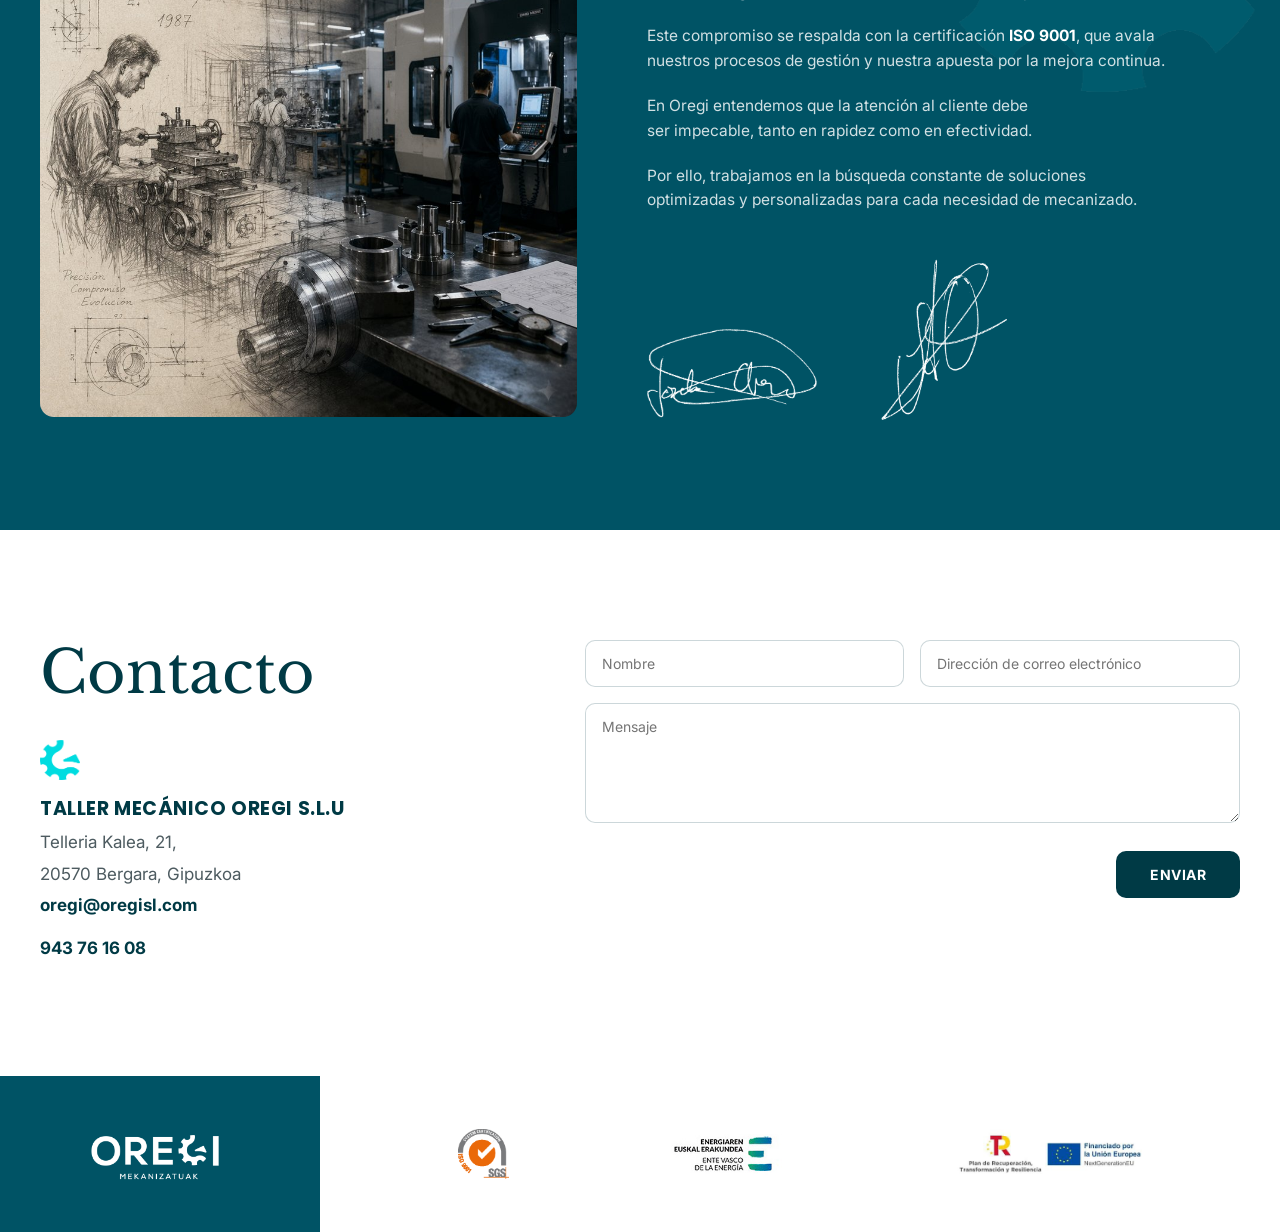
==== commit 1aaf73e7: "Tighten nav spacing so longer Basque nav labels don't overlap the language switcher" ====
--- a/index.html
+++ b/index.html
@@ -8,7 +8,7 @@
 <link rel="preconnect" href="https://fonts.googleapis.com" />
 <link rel="preconnect" href="https://fonts.gstatic.com" crossorigin />
 <link href="https://fonts.googleapis.com/css2?family=Poppins:wght@500;600;700&family=Inter:wght@400;500;600&family=Libre+Baskerville:ital@0;1&display=swap" rel="stylesheet" />
-<link rel="stylesheet" href="css/style.css?v=103" />
+<link rel="stylesheet" href="css/style.css?v=104" />
 </head>
 <body>
 
--- a/css/style.css
+++ b/css/style.css
@@ -110,7 +110,7 @@
 .nav-links {
   display: flex;
   align-items: center;
-  gap: 64px;
+  gap: 34px;
 }
 .nav-links a {
   font-size: 16px;
@@ -128,7 +128,7 @@
   align-items: center;
   justify-content: center;
   flex-shrink: 0;
-  margin: 0 56px;
+  margin: 0 28px;
 }
 .nav-logo img { height: 46px; width: auto; }
 
